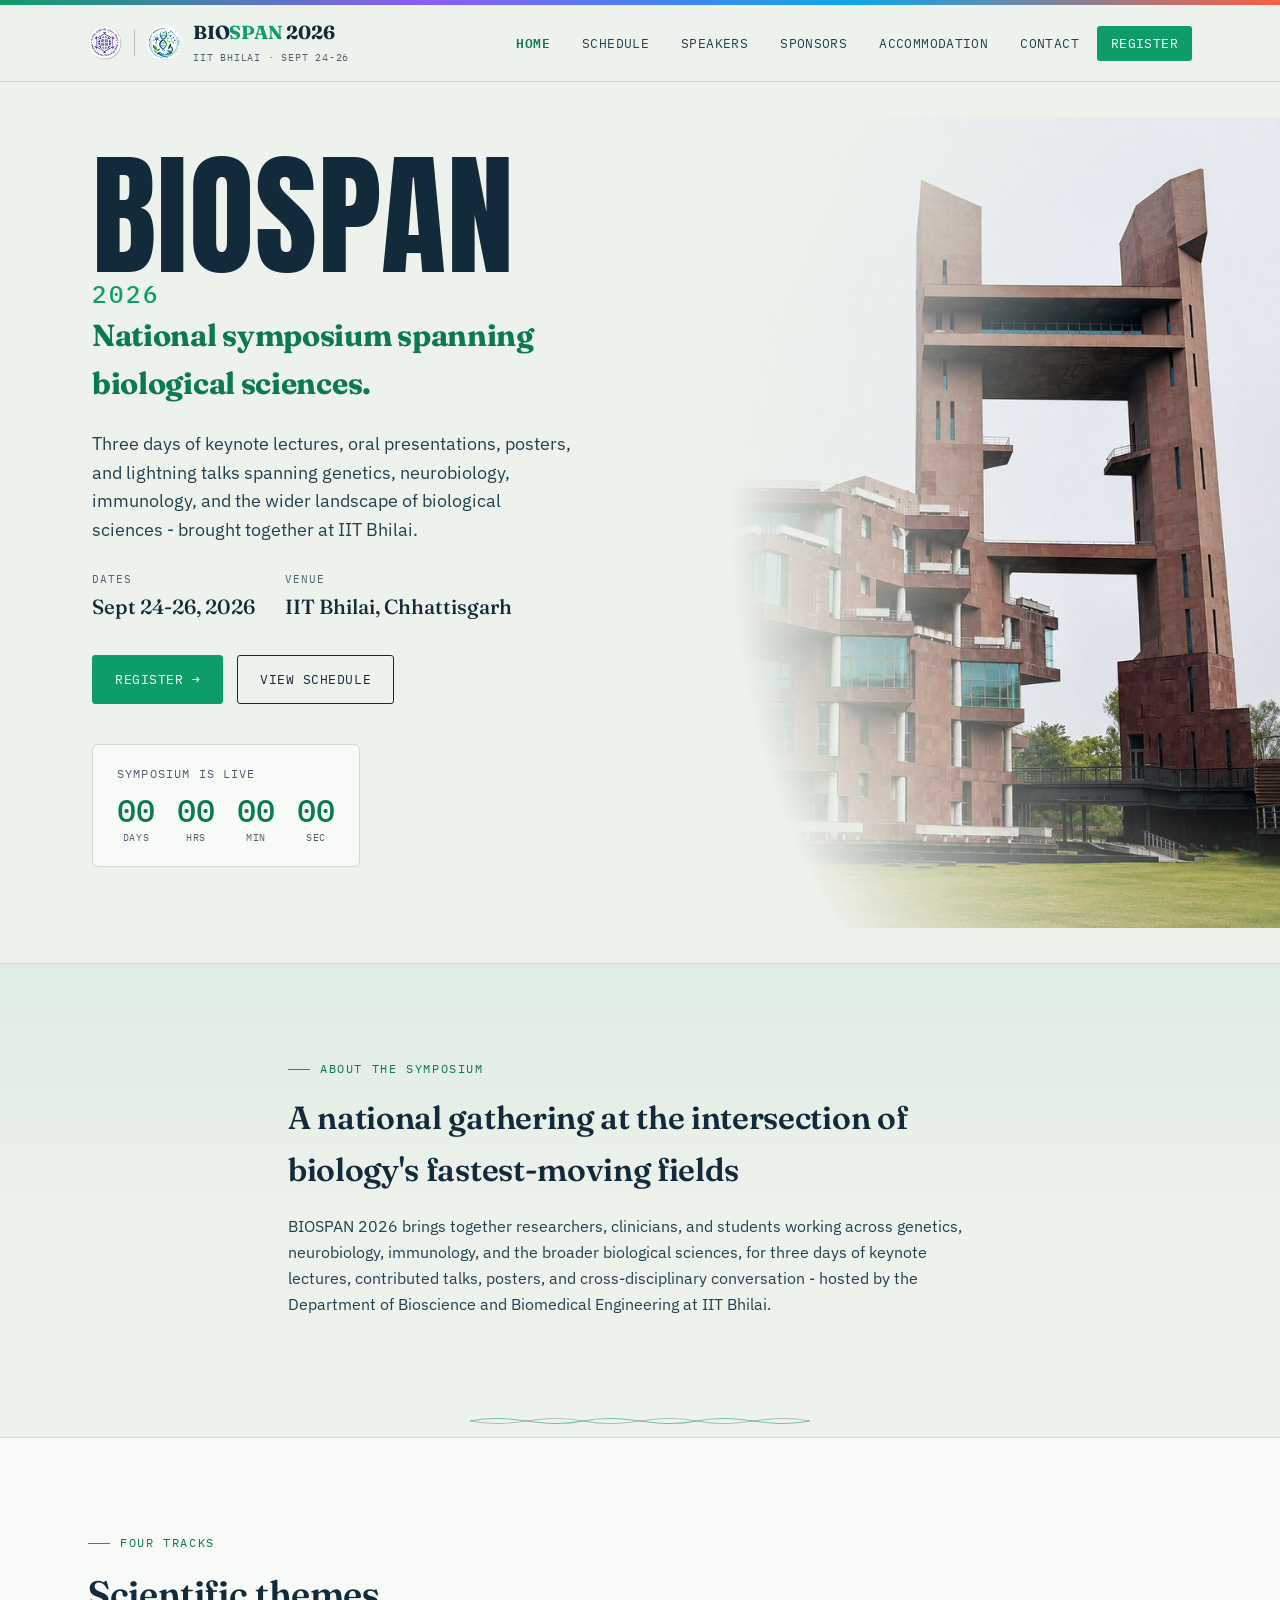
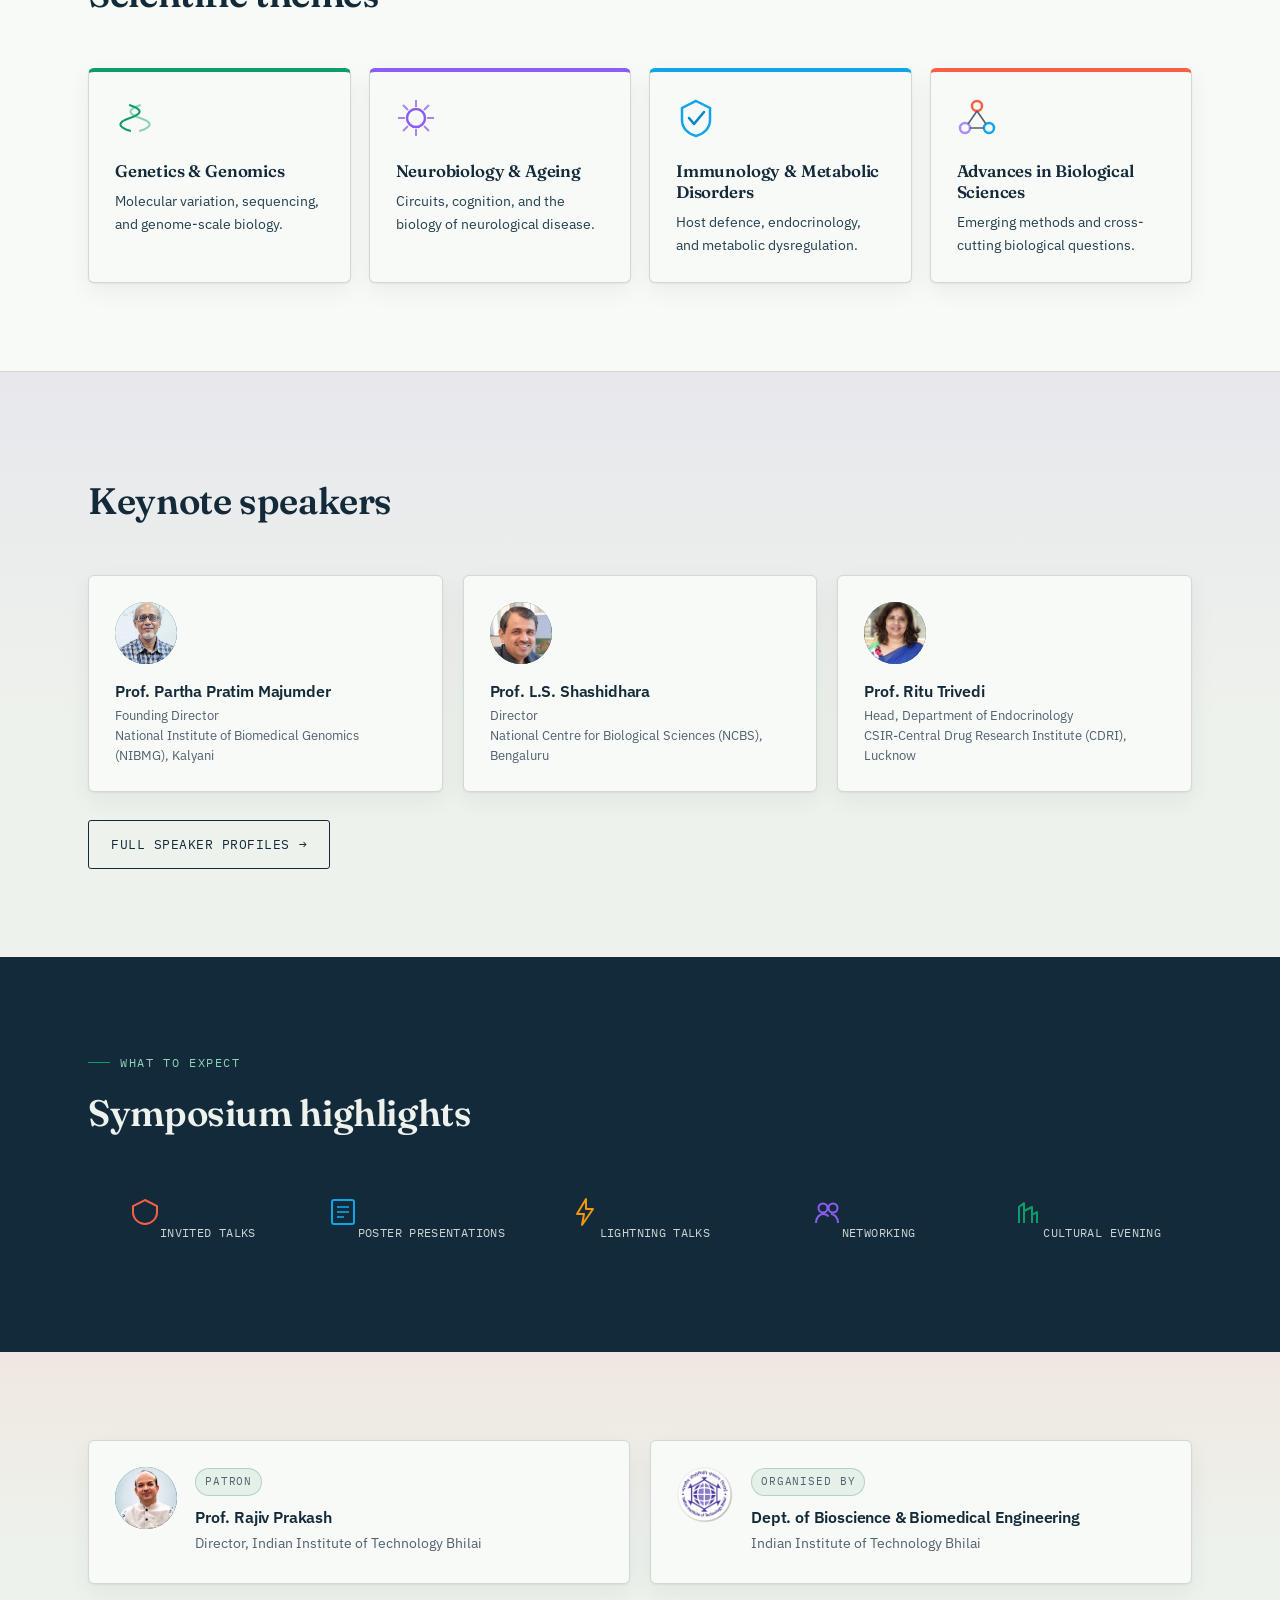
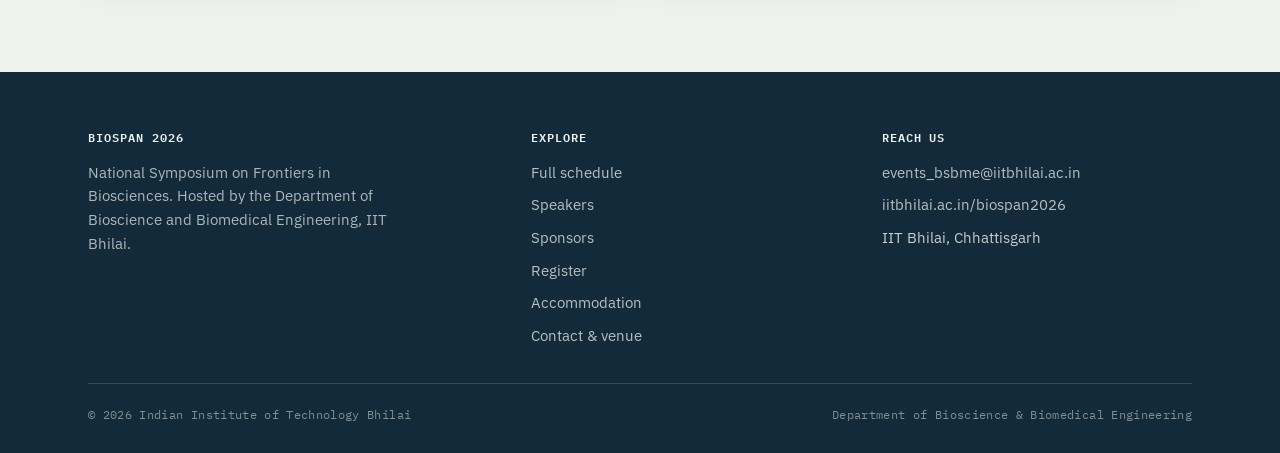
==== index.html @ 2acc02be "Update index.html" ====
<!DOCTYPE html>
<html lang="en">
<head>
<meta charset="UTF-8">
<meta name="viewport" content="width=device-width, initial-scale=1.0">
<title>BIOSPAN-2026 - National Symposium on Frontiers in Biosciences | IIT Bhilai</title>
<meta name="description" content="BIOSPAN-2026: National Symposium on Frontiers in Biosciences, hosted by IIT Bhilai, September 24-26, 2026. Genetics & Genomics, Neurobiology, Immunology & Metabolic Disorders, Advances in Biological Sciences.">
<link rel="preconnect" href="https://fonts.googleapis.com">
<link rel="preconnect" href="https://fonts.gstatic.com" crossorigin>
<link href="https://fonts.googleapis.com/css2?family=Fraunces:opsz,wght@9..144,300..900&family=IBM+Plex+Sans:wght@400;500;600;700&family=IBM+Plex+Mono:wght@400;500&family=Anton&display=swap" rel="stylesheet">
<link rel="stylesheet" href="style.css">
<style>
  .hero {
    position: relative;
    overflow: hidden;
    padding: 76px 0 96px;
    border-bottom: 1px solid var(--line);
  }
  .hero-photo-layer {
    position: absolute;
    top: 0; right: 0; bottom: 0;
    width: 58%;
    background-image: url('images/hero-building.jpg');
    background-size: contain;
    background-position: right center;
    background-repeat: no-repeat;
    -webkit-mask-image: radial-gradient(ellipse 78% 82% at 100% 50%, black 38%, transparent 95%);
    mask-image: radial-gradient(ellipse 78% 82% at 100% 50%, black 38%, transparent 95%);
    z-index: 0;
  }
  .hero-grid { display: grid; grid-template-columns: 1fr; max-width: 560px; align-items: center; position: relative; z-index: 1; margin-left: clamp(20px, 5vw, 70px); margin-right: auto; }
  .hero-title { line-height: 0.86; margin: 0 0 4px; }
  .hero-title .hero-main {
    display: block;
    font-family: "Anton", var(--font-display);
    font-size: clamp(4.2rem, 12vw, 8.4rem);
    font-weight: 400;
    color: var(--ink);
    letter-spacing: 0.01em;
    text-transform: uppercase;
  }
  .hero-title .hero-year {
    display: block;
    font-family: var(--font-mono);
    font-size: clamp(1.1rem, 2.2vw, 1.5rem);
    font-weight: 500;
    letter-spacing: 0.12em;
    color: var(--helix);
    margin-top: 10px;
  }
  .hero-subtitle {
    font-family: var(--font-display);
    font-weight: 700;
    font-size: clamp(1.3rem, 3vw, 1.9rem);
    color: var(--helix-dark);
    letter-spacing: -0.01em;
    margin: 6px 0 22px;
  }
  .hero .lede { font-size: 1.12rem; max-width: 480px; }
  .hero-meta {
    display: flex; flex-wrap: wrap; gap: 30px;
    margin: 26px 0 32px;
  }
  .hero-meta div { display: flex; flex-direction: column; gap: 3px; }
  .hero-meta span.label {
    font-family: var(--font-mono);
    color: var(--slate); font-size: 0.66rem; text-transform: uppercase; letter-spacing: 0.1em;
  }
  .hero-meta span.value {
    font-family: var(--font-display);
    font-size: 1.28rem;
    color: var(--ink);
    font-weight: 500;
  }
  .hero-ctas { display: flex; gap: 14px; flex-wrap: wrap; }

  .countdown {
    margin-top: 40px;
    border: 1px solid var(--line);
    background: var(--paper-raised);
    border-radius: 6px;
    padding: 20px 24px;
    display: inline-flex;
    flex-direction: column;
    gap: 10px;
  }
  .countdown-label { font-family: var(--font-mono); font-size: 0.72rem; text-transform: uppercase; letter-spacing: 0.1em; color: var(--slate); }
  .countdown-digits { display: flex; gap: 22px; }
  .countdown-digits .unit { display: flex; flex-direction: column; align-items: center; }
  .countdown-digits .num { font-family: var(--font-mono); font-size: 2rem; font-weight: 500; color: var(--helix-dark); line-height: 1; }
  .countdown-digits .u-label { font-family: var(--font-mono); font-size: 0.62rem; color: var(--slate); text-transform: uppercase; margin-top: 4px; letter-spacing: 0.06em; }

  @media (max-width: 880px) {
    .hero-photo-layer { width: 100%; opacity: 0.35; -webkit-mask-image: radial-gradient(ellipse 70% 60% at 50% 40%, black 30%, transparent 90%); mask-image: radial-gradient(ellipse 70% 60% at 50% 40%, black 30%, transparent 90%); }
  }

  /* themes */
  .theme-grid { display: grid; grid-template-columns: repeat(4, 1fr); gap: 18px; }
  .theme-card { text-align: left; border-top: 4px solid var(--card-color, var(--helix)); }
  .theme-icon { width: 40px; height: 40px; margin-bottom: 16px; }
  .theme-card h3 { font-size: 1.05rem; margin-bottom: 8px; line-height: 1.25; }
  .theme-card p { font-size: 0.88rem; }
  @media (max-width: 900px) { .theme-grid { grid-template-columns: 1fr 1fr; } }
  @media (max-width: 540px) { .theme-grid { grid-template-columns: 1fr; } }

  /* keynote teaser */
  .keynote-grid { display: grid; grid-template-columns: repeat(3, 1fr); gap: 20px; }
  .keynote-card { display: flex; flex-direction: column; gap: 14px; }
  .avatar-ring {
    width: 62px; height: 62px; border-radius: 50%;
    background: linear-gradient(135deg, var(--helix), var(--ink));
    display: flex; align-items: center; justify-content: center;
    color: #fff; font-family: var(--font-display); font-weight: 600; font-size: 1.3rem;
    overflow: hidden;
  }
  .avatar-ring img { width: 100%; height: 100%; object-fit: cover; object-position: center top; }
  .keynote-card h4 { font-size: 1.02rem; margin: 0 0 2px; font-family: var(--font-body); font-weight: 600; }
  .keynote-card .role { font-size: 0.82rem; color: var(--slate); line-height: 1.5; }
  @media (max-width: 880px) { .keynote-grid { grid-template-columns: 1fr; } }

  /* highlights */
  .hl-strip { display: grid; grid-template-columns: repeat(5, 1fr); gap: 14px; text-align: center; }
  .hl-item { padding: 20px 10px; }
  .hl-item .ic { width: 30px; height: 30px; margin: 0 auto 10px; }
  .hl-item span { font-family: var(--font-mono); font-size: 0.76rem; text-transform: uppercase; letter-spacing: 0.03em; color: rgba(238,242,236,0.85); }
  @media (max-width: 900px) { .hl-strip { grid-template-columns: repeat(2, 1fr); } }

  /* patron / organizer */
  .org-grid { display: grid; grid-template-columns: 1fr 1fr; gap: 20px; }
  .org-card { display: flex; gap: 18px; align-items: flex-start; }
  .org-card h4 { font-family: var(--font-body); font-weight: 600; font-size: 1.02rem; margin-bottom: 3px; }
  .org-card .role { font-size: 0.85rem; color: var(--slate); margin-bottom: 2px; }
  @media (max-width: 720px) { .org-grid { grid-template-columns: 1fr; } }
</style>
</head>
<body>

<div class="spectrum-bar" aria-hidden="true"></div>

<header class="site-header">
  <nav class="nav">
    <div class="brand-group">
      <div class="inst-logo" title="Indian Institute of Technology Bhilai">
        <img src="images/logo-iit-bhilai.png" alt="IIT Bhilai logo" width="34" height="34">
      </div>
      <span class="brand-divider"></span>
      <a href="index.html" class="brand">
        <img src="images/biospan-logo-icon.png" alt="BIOSPAN 2026 logo" class="brand-mark">
        <span>
          <span class="brand-word">BIO<span>SPAN</span> 2026</span>
          <span class="brand-sub">IIT Bhilai · Sept 24-26</span>
        </span>
      </a>
    </div>
    <button class="nav-toggle" aria-label="Toggle navigation" aria-expanded="false">
      <span></span><span></span><span></span>
    </button>
    <ul class="nav-links">
      <li><a href="index.html" class="active">Home</a></li>
      <li><a href="schedule.html">Schedule</a></li>
      <li><a href="speakers.html">Speakers</a></li>
      <li><a href="sponsors.html">Sponsors</a></li>
      <li><a href="accommodation.html">Accommodation</a></li>
      <li><a href="contact.html">Contact</a></li>
      <li><a href="register.html" class="cta">Register</a></li>
    </ul>
  </nav>
</header>

<section class="hero">
  <div class="hero-photo-layer" aria-hidden="true"></div>
  <div class="wrap hero-grid">
    <div>
      <h1 class="hero-title"><span class="hero-main">BIOSPAN</span><span class="hero-year">2026</span></h1>
      <p class="hero-subtitle">National symposium spanning biological sciences.</p>
      <p class="lede">Three days of keynote lectures, oral presentations, posters, and lightning talks spanning genetics, neurobiology, immunology, and the wider landscape of biological sciences - brought together at IIT Bhilai.</p>

      <div class="hero-meta">
        <div><span class="label">Dates</span><span class="value">Sept 24-26, 2026</span></div>
        <div><span class="label">Venue</span><span class="value">IIT Bhilai, Chhattisgarh</span></div>
      </div>

      <div class="hero-ctas">
        <a href="register.html" class="btn btn-primary">Register →</a>
        <a href="schedule.html" class="btn btn-ghost">View schedule</a>
      </div>

      <div class="countdown" id="countdown">
        <span class="countdown-label">Countdown to inauguration</span>
        <div class="countdown-digits">
          <div class="unit"><span class="num" id="cd-days">00</span><span class="u-label">Days</span></div>
          <div class="unit"><span class="num" id="cd-hours">00</span><span class="u-label">Hrs</span></div>
          <div class="unit"><span class="num" id="cd-mins">00</span><span class="u-label">Min</span></div>
          <div class="unit"><span class="num" id="cd-secs">00</span><span class="u-label">Sec</span></div>
        </div>
      </div>
    </div>
  </div>
</section>

<section class="section wash-green">
  <div class="wrap" style="max-width: 760px;">
    <span class="eyebrow">About the symposium</span>
    <h2 style="font-size: clamp(1.5rem, 3vw, 2rem); margin-top: 14px;">A national gathering at the intersection of biology's fastest-moving fields</h2>
    <p style="margin-top: 18px; font-size: 1.02rem;">BIOSPAN 2026 brings together researchers, clinicians, and students working across genetics, neurobiology, immunology, and the broader biological sciences, for three days of keynote lectures, contributed talks, posters, and cross-disciplinary conversation - hosted by the Department of Bioscience and Biomedical Engineering at IIT Bhilai.</p>
  </div>
</section>

<div class="helix-rule">
  <svg viewBox="0 -6 300 32" preserveAspectRatio="none" aria-hidden="true">
    <path d="M0,10 C40,-4 60,24 100,10 C140,-4 160,24 200,10 C240,-4 260,24 300,10" stroke="#0e9d68" stroke-width="1.4" fill="none"/>
    <path d="M0,10 C40,24 60,-4 100,10 C140,24 160,-4 200,10 C240,24 260,-4 300,10" stroke="#132a3a" stroke-width="1.4" fill="none" opacity="0.5"/>
  </svg>
</div>

<section class="section section-alt">
  <div class="wrap">
    <div class="section-head">
      <span class="eyebrow">Four tracks</span>
      <h2>Scientific themes</h2>
    </div>
    <div class="theme-grid">
      <div class="card theme-card" style="--card-color: #0e9d68;">
        <svg class="theme-icon" viewBox="-8 -2 56 44" aria-hidden="true"><path d="M10,4 C28,10 28,16 10,22 C-8,28 -8,34 10,40" stroke="#0e9d68" stroke-width="3" fill="none" stroke-linecap="round" transform="translate(3,-2)"/><path d="M30,4 C12,10 12,16 30,22 C48,28 48,34 30,40" stroke="#0e9d68" stroke-width="3" fill="none" stroke-linecap="round" opacity="0.45" transform="translate(-3,-2)"/></svg>
        <h3>Genetics &amp; Genomics</h3>
        <p>Molecular variation, sequencing, and genome-scale biology.</p>
      </div>
      <div class="card theme-card" style="--card-color: #8b5cf6;">
        <svg class="theme-icon" viewBox="0 0 40 40" aria-hidden="true"><circle cx="20" cy="20" r="9" fill="none" stroke="#8b5cf6" stroke-width="2.5"/><path d="M20,2 L20,9 M20,31 L20,38 M2,20 L9,20 M31,20 L38,20 M7,7 L12,12 M28,28 L33,33 M33,7 L28,12 M12,28 L7,33" stroke="#6d28d9" stroke-width="2" opacity="0.55"/></svg>
        <h3>Neurobiology &amp; Ageing</h3>
        <p>Circuits, cognition, and the biology of neurological disease.</p>
      </div>
      <div class="card theme-card" style="--card-color: #0ea5e9;">
        <svg class="theme-icon" viewBox="0 0 40 40" aria-hidden="true"><path d="M20,3 L34,10 L34,22 C34,30 28,36 20,38 C12,36 6,30 6,22 L6,10 Z" fill="none" stroke="#0ea5e9" stroke-width="2.5"/><path d="M13,20 L18,26 L28,14" fill="none" stroke="#0284c7" stroke-width="2.5" stroke-linecap="round" stroke-linejoin="round"/></svg>
        <h3>Immunology &amp; Metabolic Disorders</h3>
        <p>Host defence, endocrinology, and metabolic dysregulation.</p>
      </div>
      <div class="card theme-card" style="--card-color: #fb5f43;">
        <svg class="theme-icon" viewBox="0 0 40 40" aria-hidden="true"><circle cx="20" cy="8" r="5" fill="none" stroke="#fb5f43" stroke-width="2.5"/><circle cx="8" cy="30" r="5" fill="none" stroke="#8b5cf6" stroke-width="2.5" opacity="0.7"/><circle cx="32" cy="30" r="5" fill="none" stroke="#0ea5e9" stroke-width="2.5"/><path d="M20,13 L11,26 M20,13 L29,26 M13,30 L27,30" stroke="#516170" stroke-width="1.6"/></svg>
        <h3>Advances in Biological Sciences</h3>
        <p>Emerging methods and cross-cutting biological questions.</p>
      </div>
    </div>
  </div>
</section>

<section class="section wash-violet">
  <div class="wrap">
    <div class="section-head">
      <h2>Keynote speakers</h2>
    </div>
    <div class="keynote-grid">
      <div class="card keynote-card">
        <div class="avatar-ring"><img src="images/speaker-majumder.jpg" alt="Prof. Partha Pratim Majumder"></div>
        <div><h4>Prof. Partha Pratim Majumder</h4><div class="role">Founding Director<br>National Institute of Biomedical Genomics (NIBMG), Kalyani</div></div>
      </div>
      <div class="card keynote-card">
        <div class="avatar-ring"><img src="images/speaker-shashidhara.jpg" alt="Prof. L.S. Shashidhara"></div>
        <div><h4>Prof. L.S. Shashidhara</h4><div class="role">Director<br>National Centre for Biological Sciences (NCBS), Bengaluru</div></div>
      </div>
      <div class="card keynote-card">
        <div class="avatar-ring"><img src="images/speaker-trivedi.jpg" alt="Prof. Ritu Trivedi"></div>
        <div><h4>Prof. Ritu Trivedi</h4><div class="role">Head, Department of Endocrinology<br>CSIR-Central Drug Research Institute (CDRI), Lucknow</div></div>
      </div>
    </div>
    <div style="margin-top: 28px;"><a href="speakers.html" class="btn btn-ghost">Full speaker profiles →</a></div>
  </div>
</section>

<section class="section section-ink">
  <div class="wrap">
    <div class="section-head" style="margin-bottom: 34px;">
      <span class="eyebrow" style="color:#8fd4bd;">What to expect</span>
      <h2>Symposium highlights</h2>
    </div>
    <div class="hl-strip">
      <div class="hl-item"><svg class="ic" viewBox="0 0 30 30"><path d="M15,3 L27,9 L27,15 C27,22 21,27 15,27 C9,27 3,22 3,15 L3,9 Z" fill="none" stroke="#fb5f43" stroke-width="2"/></svg><span>Invited talks</span></div>
      <div class="hl-item"><svg class="ic" viewBox="0 0 30 30"><rect x="4" y="3" width="22" height="24" rx="2" fill="none" stroke="#0ea5e9" stroke-width="2"/><line x1="9" y1="10" x2="21" y2="10" stroke="#0ea5e9" stroke-width="1.6"/><line x1="9" y1="15" x2="21" y2="15" stroke="#0ea5e9" stroke-width="1.6"/><line x1="9" y1="20" x2="16" y2="20" stroke="#0ea5e9" stroke-width="1.6"/></svg><span>Poster presentations</span></div>
      <div class="hl-item"><svg class="ic" viewBox="0 0 30 30"><path d="M16,2 L7,17 L14,17 L12,28 L23,12 L16,12 Z" fill="none" stroke="#f2960f" stroke-width="2" stroke-linejoin="round"/></svg><span>Lightning talks</span></div>
      <div class="hl-item"><svg class="ic" viewBox="0 0 30 30"><circle cx="11" cy="11" r="4.5" fill="none" stroke="#8b5cf6" stroke-width="2"/><circle cx="21" cy="11" r="4.5" fill="none" stroke="#8b5cf6" stroke-width="2"/><path d="M4,26 C4,20 8,17 11,17 C14,17 15.5,18 16.5,19.5 M26,26 C26,20 22,17 19,17" fill="none" stroke="#8b5cf6" stroke-width="2"/></svg><span>Networking</span></div>
      <div class="hl-item"><svg class="ic" viewBox="0 0 30 30"><path d="M6,26 L6,10 L11,6 L11,26 M11,14 L19,10 L19,26 M19,18 L24,15 L24,26" fill="none" stroke="#0e9d68" stroke-width="2" stroke-linejoin="round"/></svg><span>Cultural evening</span></div>
    </div>
  </div>
</section>

<section class="section wash-coral">
  <div class="wrap org-grid">
    <div class="card org-card">
      <div class="avatar-ring"><img src="images/director-rajiv-prakash.jpg" alt="Prof. Rajiv Prakash"></div>
      <div>
        <span class="tag" style="margin-bottom:8px;">Patron</span>
        <h4>Prof. Rajiv Prakash</h4>
        <div class="role">Director, Indian Institute of Technology Bhilai</div>
      </div>
    </div>
    <div class="card org-card">
      <img src="images/logo-iit-bhilai.png" alt="IIT Bhilai logo" width="56" height="56" style="flex-shrink:0;">
      <div>
        <span class="tag" style="margin-bottom:8px;">Organised by</span>
        <h4>Dept. of Bioscience &amp; Biomedical Engineering</h4>
        <div class="role">Indian Institute of Technology Bhilai</div>
      </div>
    </div>
  </div>
</section>

<footer class="site-footer">
  <div class="wrap">
    <div class="footer-grid">
      <div>
        <h4>Biospan 2026</h4>
        <p style="color: rgba(238,242,236,0.7); font-size: 0.92rem; max-width: 320px;">National Symposium on Frontiers in Biosciences. Hosted by the Department of Bioscience and Biomedical Engineering, IIT Bhilai.</p>
      </div>
      <div>
        <h4>Explore</h4>
        <ul class="footer-links">
          <li><a href="schedule.html">Full schedule</a></li>
          <li><a href="speakers.html">Speakers</a></li>
          <li><a href="sponsors.html">Sponsors</a></li>
          <li><a href="register.html">Register</a></li>
          <li><a href="accommodation.html">Accommodation</a></li>
          <li><a href="contact.html">Contact &amp; venue</a></li>
        </ul>
      </div>
      <div>
        <h4>Reach us</h4>
        <ul class="footer-links">
          <li><a href="mailto:events_bsbme@iitbhilai.ac.in">events_bsbme@iitbhilai.ac.in</a></li>
          <li><a href="https://www.iitbhilai.ac.in/biospan2026" target="_blank" rel="noopener">iitbhilai.ac.in/biospan2026</a></li>
          <li>IIT Bhilai, Chhattisgarh</li>
        </ul>
      </div>
    </div>
    <div class="footer-bottom">
      <span>© 2026 Indian Institute of Technology Bhilai</span>
      <span>Department of Bioscience &amp; Biomedical Engineering</span>
    </div>
  </div>
</footer>

<script src="script.js"></script>
</body>
</html>
---- style.css ----
/* ============================================================
   BIOSPAN 2026 - shared styles
   Design direction: field-journal / lab-specimen aesthetic.
   Deep teal-navy ink on cool paper, helix motif as structural
   spine, Fraunces (display) + IBM Plex Sans (body) + IBM Plex
   Mono (data/labels).
   ============================================================ */

:root {
  --paper: #eef2ec;
  --paper-raised: #f7faf6;
  --ink: #132a3a;
  --ink-soft: #24404f;
  --helix: #0e9d68;
  --helix-dark: #0b7a4f;
  --amber: #f2960f;
  --amber-dark: #c77607;
  --violet: #8b5cf6;
  --violet-dark: #6d28d9;
  --sky: #0ea5e9;
  --sky-dark: #0284c7;
  --coral: #fb5f43;
  --coral-dark: #d8431f;
  --slate: #516170;
  --line: #cfdad0;
  --line-strong: #aebdae;
  --shadow: 0 1px 2px rgba(19, 42, 58, 0.06), 0 8px 24px rgba(19, 42, 58, 0.06);

  --font-display: "Fraunces", "Iowan Old Style", serif;
  --font-body: "IBM Plex Sans", -apple-system, "Segoe UI", sans-serif;
  --font-mono: "IBM Plex Mono", "SF Mono", monospace;

  --container: 1160px;
}

@media (prefers-color-scheme: dark) {
  :root { color-scheme: light; }
}

* { box-sizing: border-box; }
html { scroll-behavior: smooth; }

body {
  margin: 0;
  background: var(--paper);
  color: var(--ink);
  font-family: var(--font-body);
  font-size: 16px;
  line-height: 1.6;
  -webkit-font-smoothing: antialiased;
}

@media (prefers-reduced-motion: reduce) {
  html { scroll-behavior: auto; }
  *, *::before, *::after { animation-duration: 0.01ms !important; animation-iteration-count: 1 !important; transition-duration: 0.01ms !important; }
}

a { color: inherit; }

.wrap {
  max-width: var(--container);
  margin: 0 auto;
  padding: 0 28px;
}

img { max-width: 100%; display: block; }

h1, h2, h3, h4 {
  font-family: var(--font-display);
  font-weight: 600;
  margin: 0;
  color: var(--ink);
  letter-spacing: -0.01em;
}

.eyebrow {
  font-family: var(--font-mono);
  font-size: 0.72rem;
  letter-spacing: 0.14em;
  text-transform: uppercase;
  color: var(--helix-dark);
  display: inline-flex;
  align-items: center;
  gap: 10px;
}
.eyebrow::before {
  content: "";
  width: 22px;
  height: 1px;
  background: var(--helix);
  display: inline-block;
}

p { margin: 0 0 1em; color: var(--ink-soft); }
p:last-child { margin-bottom: 0; }

::selection { background: var(--amber); color: #fff; }

:focus-visible {
  outline: 2.5px solid var(--amber-dark);
  outline-offset: 3px;
  border-radius: 3px;
}

/* ---------- buttons ---------- */
.btn {
  display: inline-flex;
  align-items: center;
  gap: 8px;
  font-family: var(--font-mono);
  font-size: 0.82rem;
  letter-spacing: 0.04em;
  text-transform: uppercase;
  text-decoration: none;
  padding: 13px 22px;
  border-radius: 3px;
  border: 1.5px solid transparent;
  cursor: pointer;
  transition: transform 0.15s ease, background 0.2s ease, color 0.2s ease, border-color 0.2s ease;
  background: none;
}
.btn-primary { background: var(--helix); color: #fff; border-color: var(--helix); }
.btn-primary:hover { background: var(--helix-dark); border-color: var(--helix-dark); transform: translateY(-1px); }
.btn-ghost { border-color: var(--ink); color: var(--ink); }
.btn-ghost:hover { background: var(--ink); color: var(--paper); transform: translateY(-1px); }
.btn-amber { background: var(--amber); color: #fff; border-color: var(--amber); }
.btn-amber:hover { background: var(--amber-dark); border-color: var(--amber-dark); transform: translateY(-1px); }
.btn[disabled] { opacity: 0.5; cursor: not-allowed; transform: none !important; }

/* ---------- nav ---------- */
.spectrum-bar {
  height: 5px;
  width: 100%;
  background: linear-gradient(90deg, #0e9d68, #8b5cf6, #0ea5e9, #fb5f43);
}
.site-header {
  position: sticky;
  top: 0;
  z-index: 50;
  background: rgba(238, 242, 236, 0.92);
  backdrop-filter: blur(8px);
  border-bottom: 1px solid var(--line);
}
.nav {
  display: flex;
  align-items: center;
  justify-content: space-between;
  padding: 16px 28px;
  max-width: var(--container);
  margin: 0 auto;
}
.brand {
  display: flex;
  align-items: center;
  gap: 12px;
  text-decoration: none;
  color: var(--ink);
}
.brand-group { display: flex; align-items: center; gap: 12px; min-width: 0; }
.inst-logo { display: flex; align-items: center; flex-shrink: 0; }
.inst-logo img { width: 34px; height: 34px; object-fit: contain; display: block; }
.brand-divider { width: 1px; height: 26px; background: var(--line-strong); display: inline-block; flex-shrink: 0; }
@media (max-width: 560px) {
  .inst-logo img { width: 26px; height: 26px; }
  .brand-divider { height: 20px; }
}
.brand-mark { width: 34px; height: 34px; flex-shrink: 0; border-radius: 50%; object-fit: cover; }
.brand-word {
  font-family: var(--font-display);
  font-weight: 700;
  font-size: 1.18rem;
  letter-spacing: -0.01em;
  line-height: 1;
}
.brand-word span { color: var(--helix); }
.brand-sub {
  display: block;
  font-family: var(--font-mono);
  font-size: 0.62rem;
  letter-spacing: 0.08em;
  color: var(--slate);
  text-transform: uppercase;
  margin-top: 3px;
}

.nav-links { display: flex; gap: 4px; align-items: center; list-style: none; margin: 0; padding: 0; }
.nav-links a {
  text-decoration: none;
  font-family: var(--font-mono);
  font-size: 0.8rem;
  letter-spacing: 0.03em;
  text-transform: uppercase;
  color: var(--ink-soft);
  padding: 9px 14px;
  border-radius: 3px;
  transition: background 0.15s ease, color 0.15s ease;
}
.nav-links a:hover { background: rgba(30, 122, 95, 0.1); color: var(--helix-dark); }
.nav-links a.active { color: var(--helix-dark); font-weight: 600; }
.nav-links a.cta { background: var(--helix); color: #fff; }
.nav-links a.cta:hover { background: var(--helix-dark); color: #fff; }

.nav-toggle {
  display: none;
  background: none;
  border: 1.5px solid var(--ink);
  border-radius: 4px;
  width: 40px;
  height: 36px;
  cursor: pointer;
  flex-direction: column;
  align-items: center;
  justify-content: center;
  gap: 4px;
}
.nav-toggle span { display: block; width: 18px; height: 1.5px; background: var(--ink); }

@media (max-width: 820px) {
  .nav-toggle { display: flex; }
  .nav-links {
    position: absolute;
    top: 100%; left: 0; right: 0;
    flex-direction: column;
    align-items: stretch;
    background: var(--paper-raised);
    border-bottom: 1px solid var(--line);
    padding: 8px 20px 18px;
    display: none;
    gap: 2px;
  }
  .nav-links.open { display: flex; }
  .nav-links a { padding: 12px 6px; }
}

/* ---------- section rhythm ---------- */
.section { padding: 88px 0; }
.section-tight { padding: 56px 0; }
.section-alt { background: var(--paper-raised); border-top: 1px solid var(--line); border-bottom: 1px solid var(--line); }
.section-ink { background: var(--ink); color: var(--paper); }
.section-ink p { color: rgba(238, 242, 236, 0.75); }
.section-ink h2, .section-ink h3 { color: var(--paper); }

.wash-green { background: linear-gradient(180deg, rgba(14,157,104,0.07), transparent 60%); }
.wash-violet { background: linear-gradient(180deg, rgba(139,92,246,0.07), transparent 60%); }
.wash-coral { background: linear-gradient(180deg, rgba(251,95,67,0.07), transparent 60%); }
.wash-sky { background: linear-gradient(180deg, rgba(14,165,233,0.07), transparent 60%); }

.section-head { max-width: 640px; margin-bottom: 44px; }
.section-head h2 { font-size: clamp(1.7rem, 3vw, 2.3rem); margin-top: 12px; }

hr.divider { border: none; border-top: 1px solid var(--line); margin: 0; }

/* ---------- helix divider (structural spine motif) ---------- */
.helix-rule { display: flex; align-items: center; justify-content: center; padding: 6px 0; }
.helix-rule svg { width: 100%; max-width: 340px; height: 20px; opacity: 0.55; }

/* ---------- footer ---------- */
.site-footer {
  background: var(--ink);
  color: rgba(238, 242, 236, 0.82);
  padding: 56px 0 28px;
}
.footer-grid {
  display: grid;
  grid-template-columns: 1.3fr 1fr 1fr;
  gap: 40px;
  padding-bottom: 36px;
  border-bottom: 1px solid rgba(238, 242, 236, 0.15);
}
.footer-grid h4 {
  color: var(--paper);
  font-family: var(--font-mono);
  font-size: 0.75rem;
  text-transform: uppercase;
  letter-spacing: 0.08em;
  margin-bottom: 14px;
}
.footer-grid a { text-decoration: none; color: rgba(238, 242, 236, 0.75); }
.footer-grid a:hover { color: var(--paper); }
.footer-links { list-style: none; padding: 0; margin: 0; display: flex; flex-direction: column; gap: 9px; font-size: 0.92rem; }
.footer-bottom {
  display: flex;
  justify-content: space-between;
  flex-wrap: wrap;
  gap: 10px;
  padding-top: 22px;
  font-family: var(--font-mono);
  font-size: 0.72rem;
  color: rgba(238, 242, 236, 0.5);
  letter-spacing: 0.03em;
}
@media (max-width: 720px) {
  .footer-grid { grid-template-columns: 1fr; gap: 28px; }
}

/* ---------- cards ---------- */
.card {
  background: var(--paper-raised);
  border: 1px solid var(--line);
  border-radius: 6px;
  padding: 26px;
  box-shadow: var(--shadow);
}

.tag {
  font-family: var(--font-mono);
  font-size: 0.68rem;
  text-transform: uppercase;
  letter-spacing: 0.08em;
  color: var(--slate);
  background: rgba(30, 122, 95, 0.08);
  border: 1px solid rgba(30, 122, 95, 0.25);
  padding: 4px 9px;
  border-radius: 20px;
  display: inline-block;
}

/* ---------- page banner (interior pages) ---------- */
.page-banner { padding: 64px 0 40px; border-bottom: 1px solid var(--line); }
.page-banner .eyebrow { margin-bottom: 14px; }
.page-banner h1 { font-size: clamp(2rem, 4vw, 2.9rem); }
.page-banner .lede { max-width: 640px; margin-top: 16px; font-size: 1.05rem; }

/* ---------- coming soon notice ---------- */
.notice {
  border: 1px dashed var(--line-strong);
  border-radius: 6px;
  padding: 16px 20px;
  font-size: 0.9rem;
  color: var(--slate);
  background: rgba(221, 139, 40, 0.06);
  display: flex;
  gap: 10px;
}
.notice strong { color: var(--ink); }
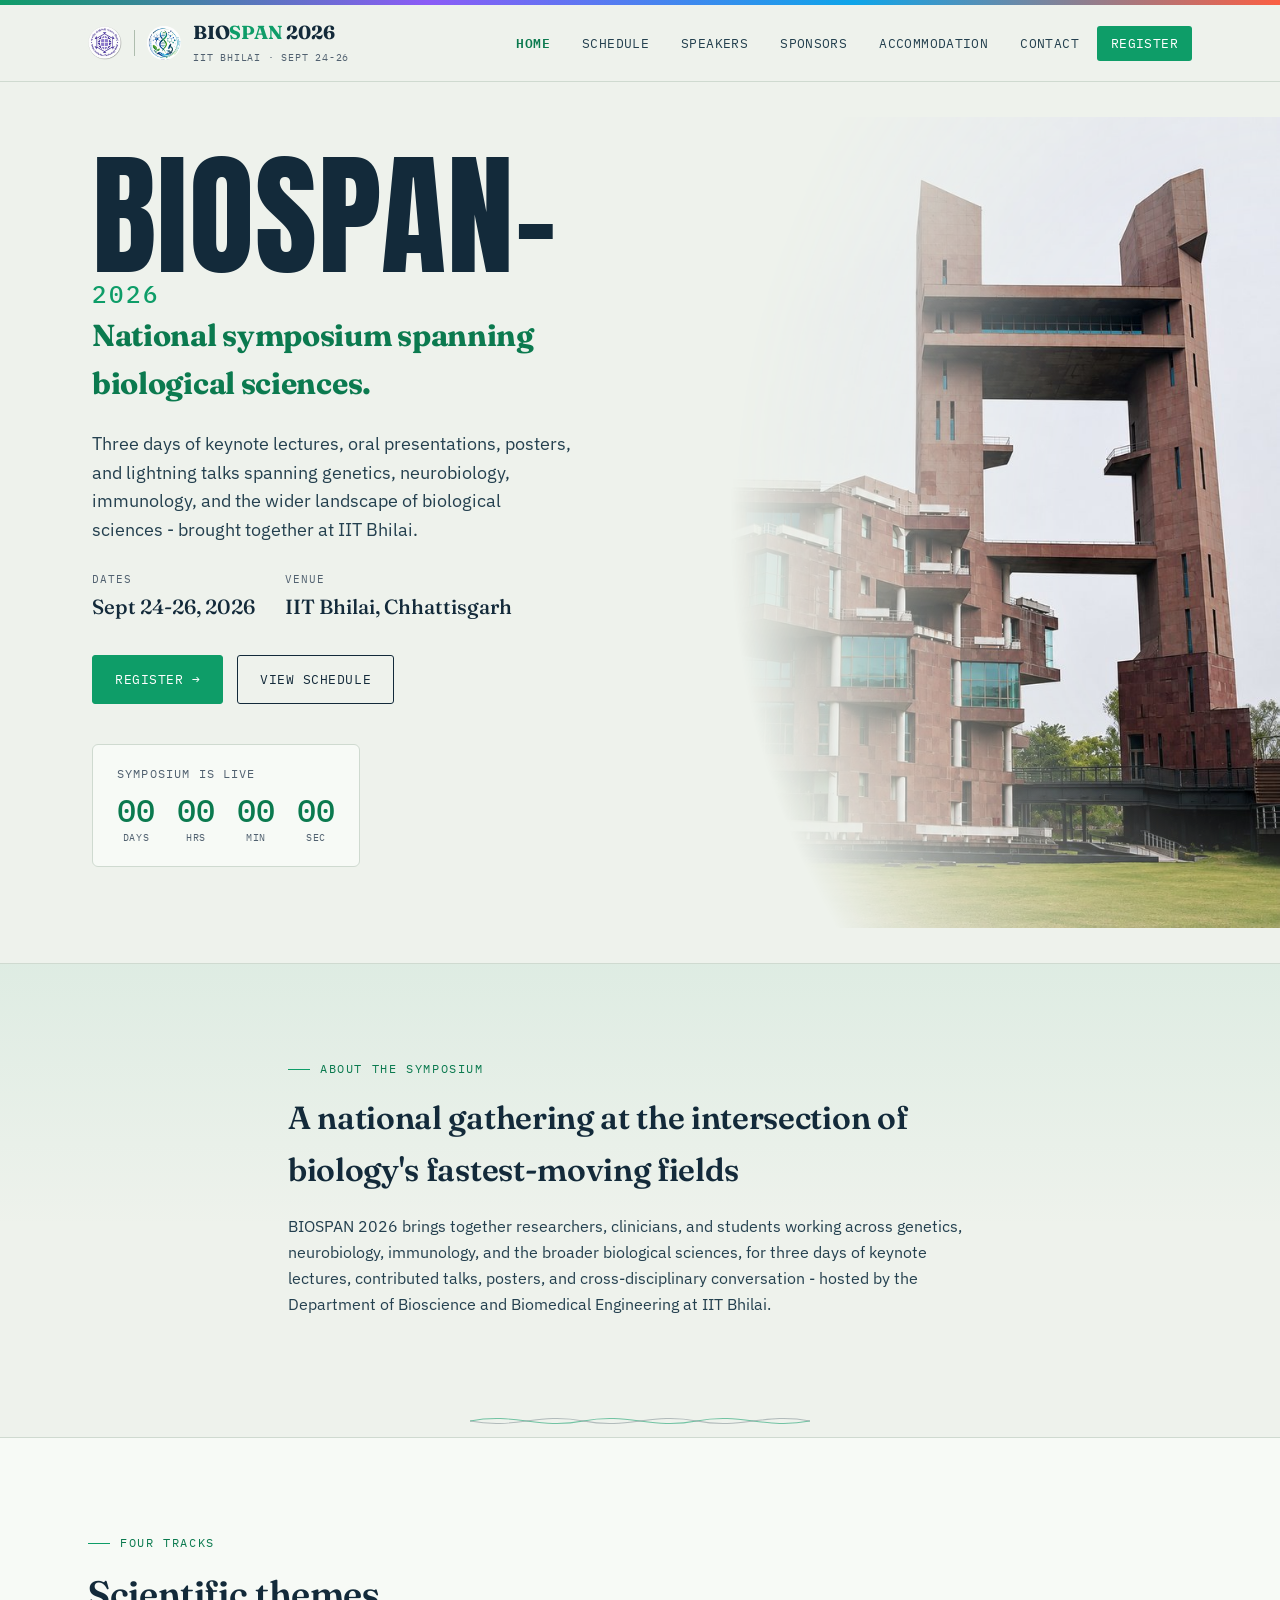
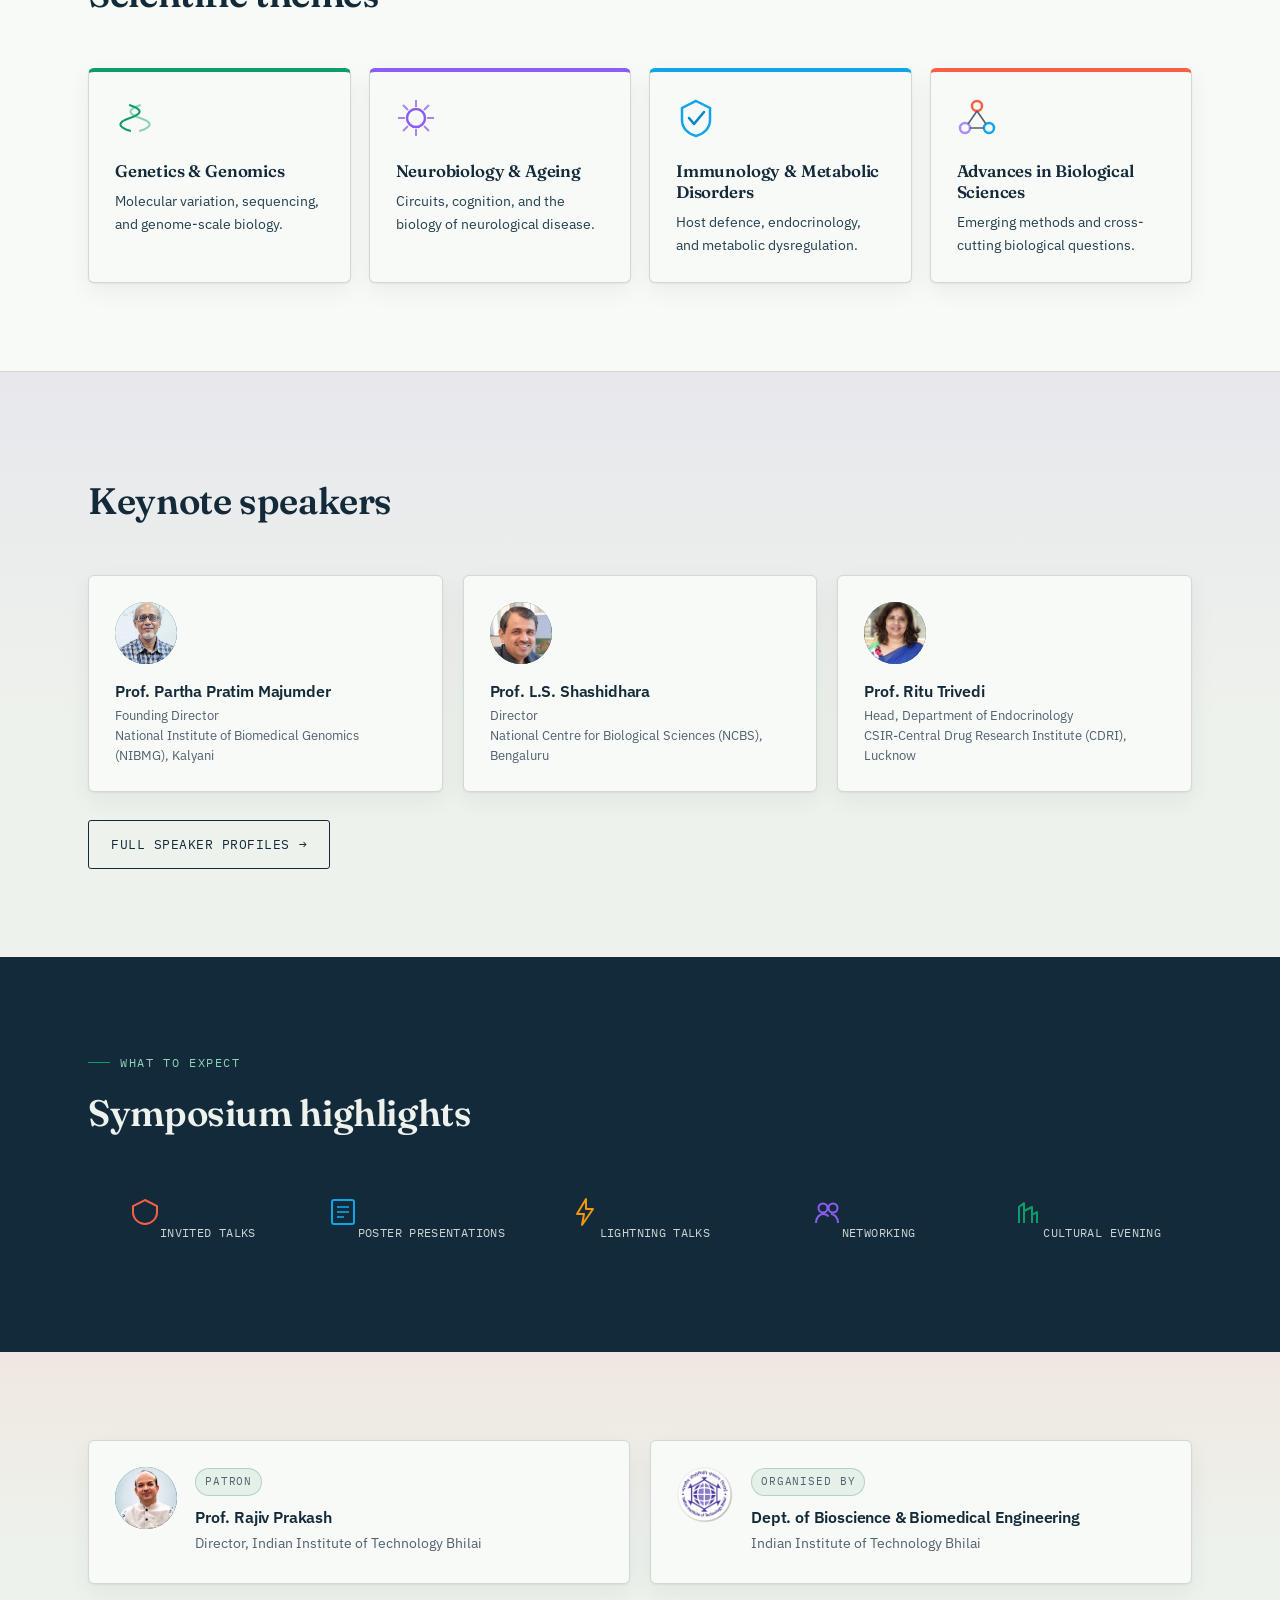
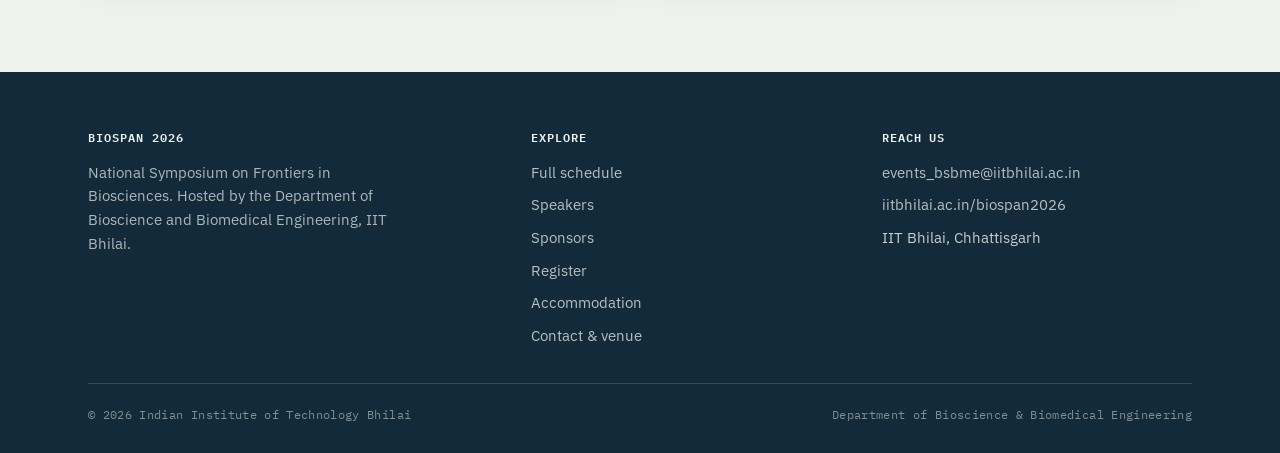
==== commit 1b21eb09: "Update index.html" ====
--- a/index.html
+++ b/index.html
@@ -171,7 +171,7 @@
   <div class="hero-photo-layer" aria-hidden="true"></div>
   <div class="wrap hero-grid">
     <div>
-      <h1 class="hero-title"><span class="hero-main">BIOSPAN</span><span class="hero-year">2026</span></h1>
+      <h1 class="hero-title"><span class="hero-main">BIOSPAN-</span><span class="hero-year">2026</span></h1>
       <p class="hero-subtitle">National symposium spanning biological sciences.</p>
       <p class="lede">Three days of keynote lectures, oral presentations, posters, and lightning talks spanning genetics, neurobiology, immunology, and the wider landscape of biological sciences - brought together at IIT Bhilai.</p>
 
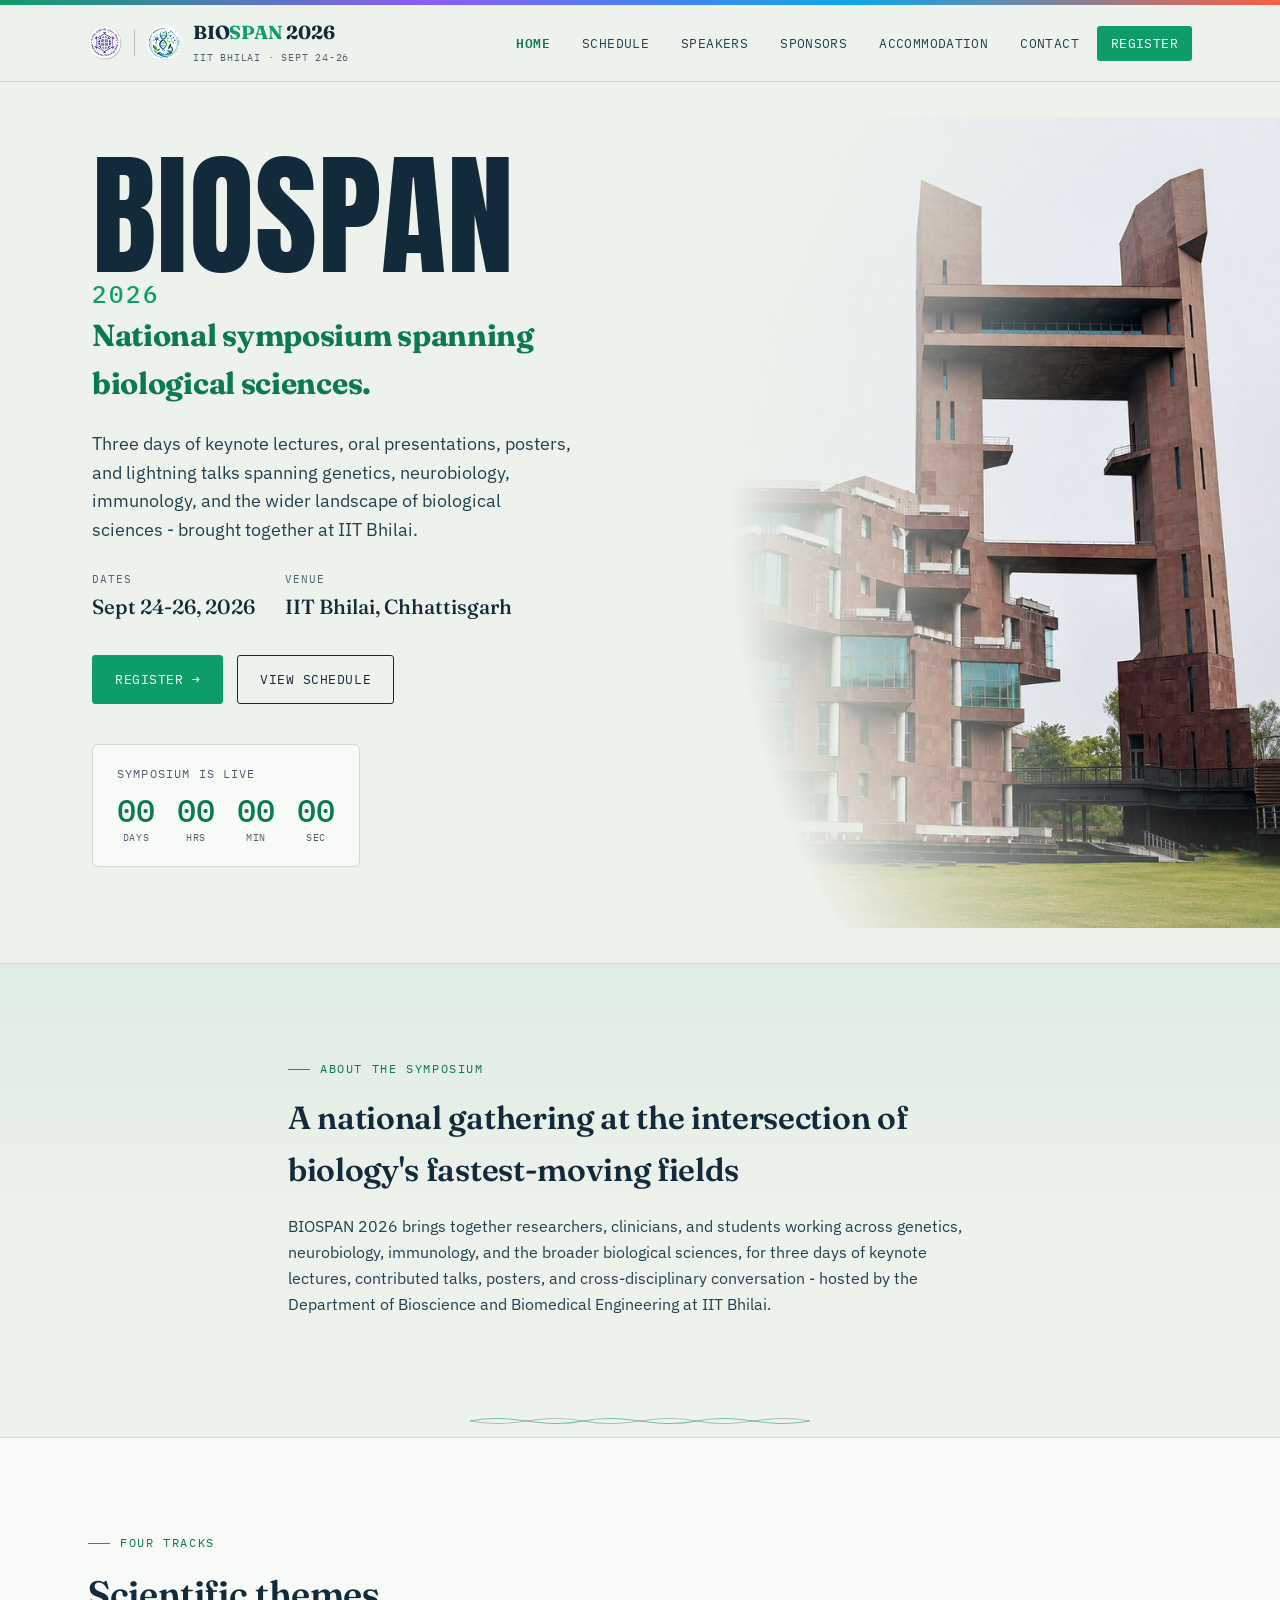
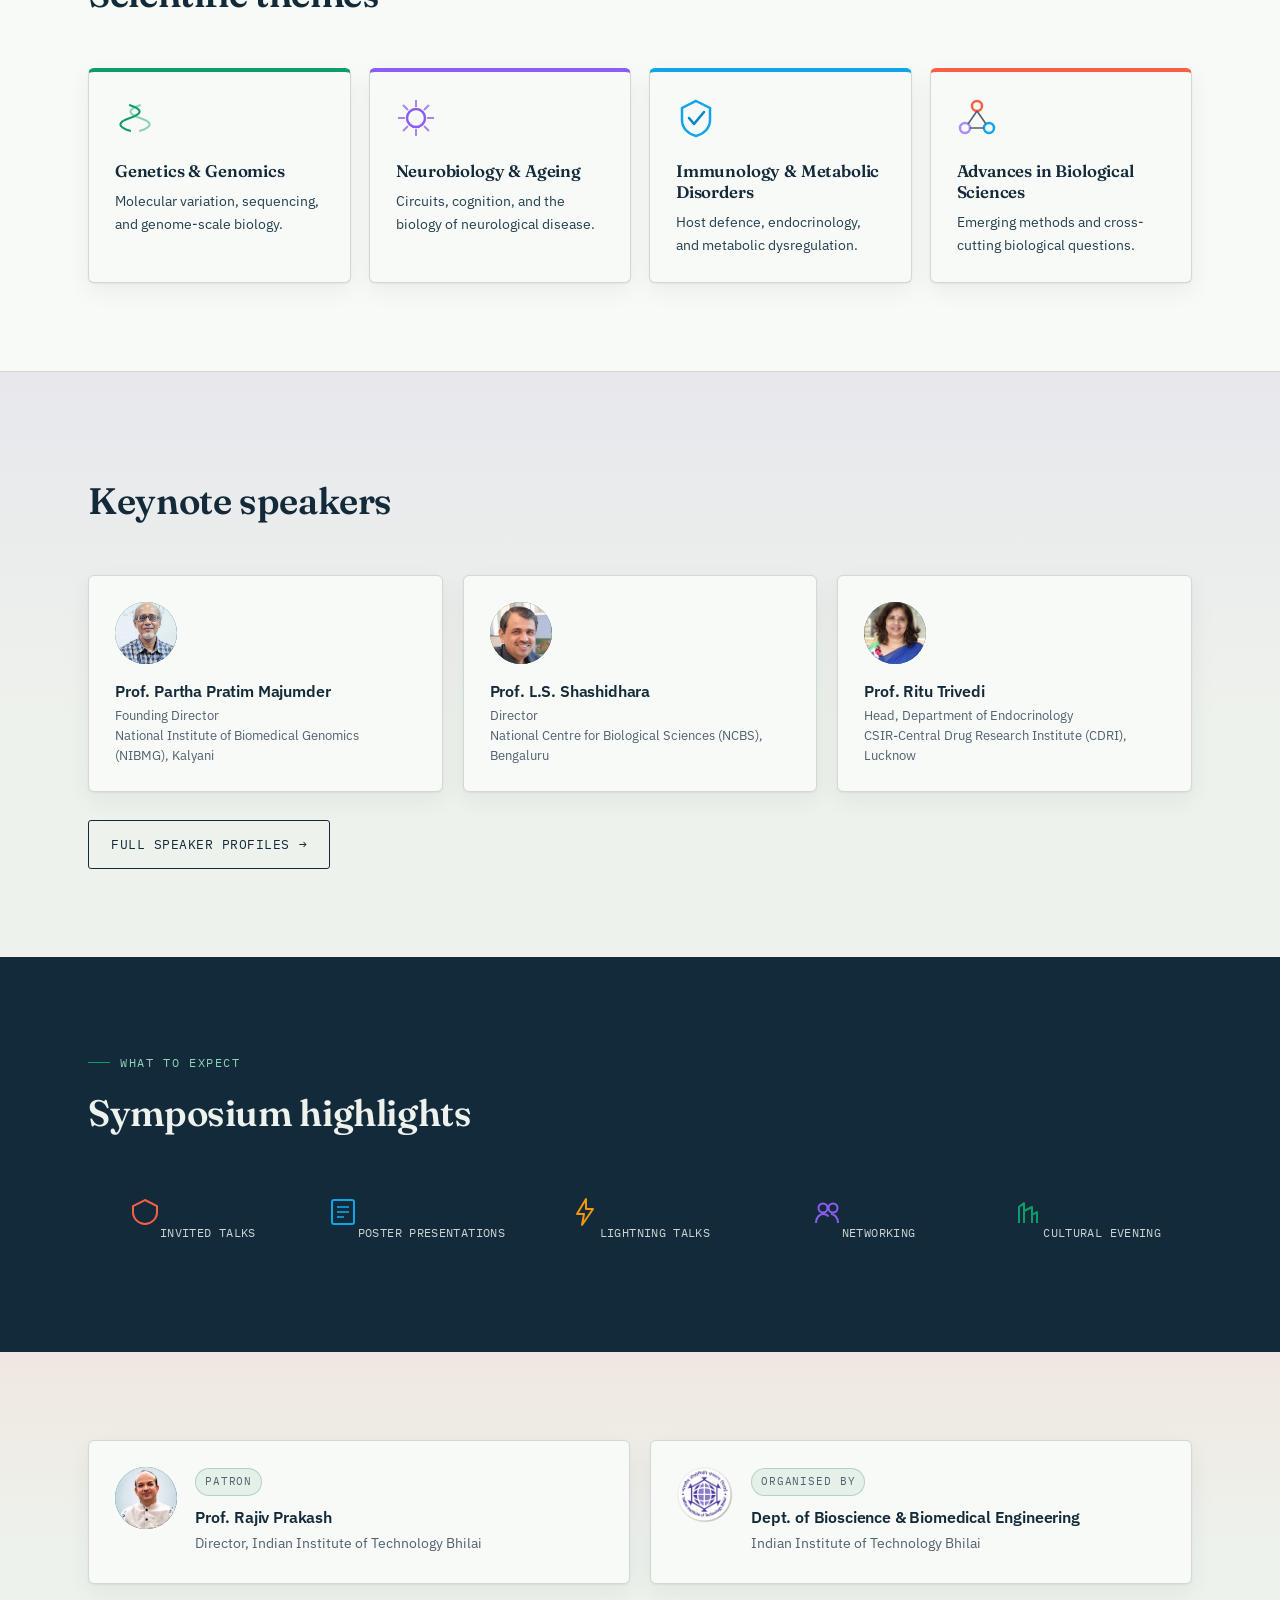
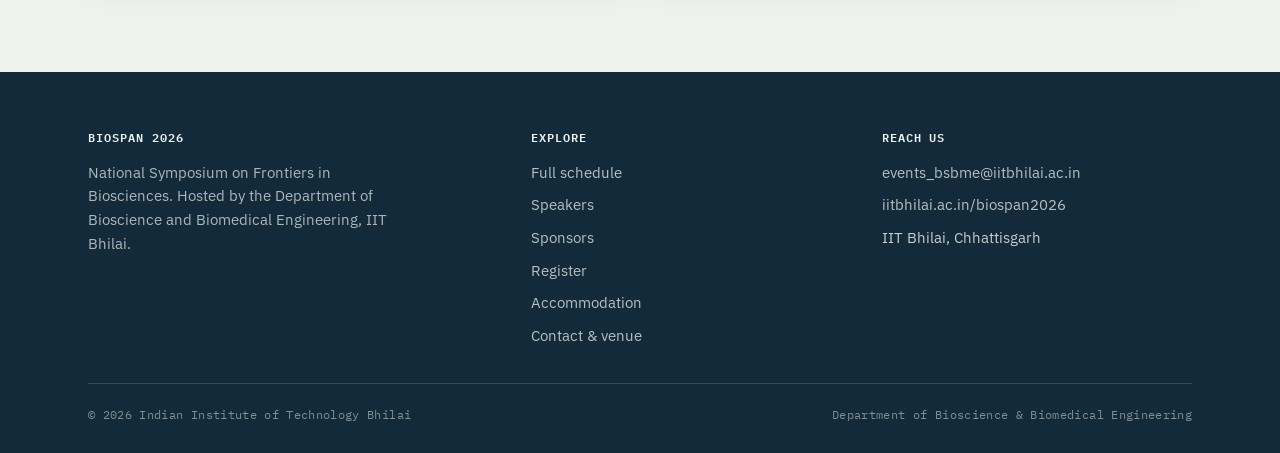
==== commit 9251d269: "Update index.html" ====
--- a/index.html
+++ b/index.html
@@ -171,7 +171,7 @@
   <div class="hero-photo-layer" aria-hidden="true"></div>
   <div class="wrap hero-grid">
     <div>
-      <h1 class="hero-title"><span class="hero-main">BIOSPAN-</span><span class="hero-year">2026</span></h1>
+      <h1 class="hero-title"><span class="hero-main">BIOSPAN</span><span class="hero-year">2026</span></h1>
       <p class="hero-subtitle">National symposium spanning biological sciences.</p>
       <p class="lede">Three days of keynote lectures, oral presentations, posters, and lightning talks spanning genetics, neurobiology, immunology, and the wider landscape of biological sciences - brought together at IIT Bhilai.</p>
 
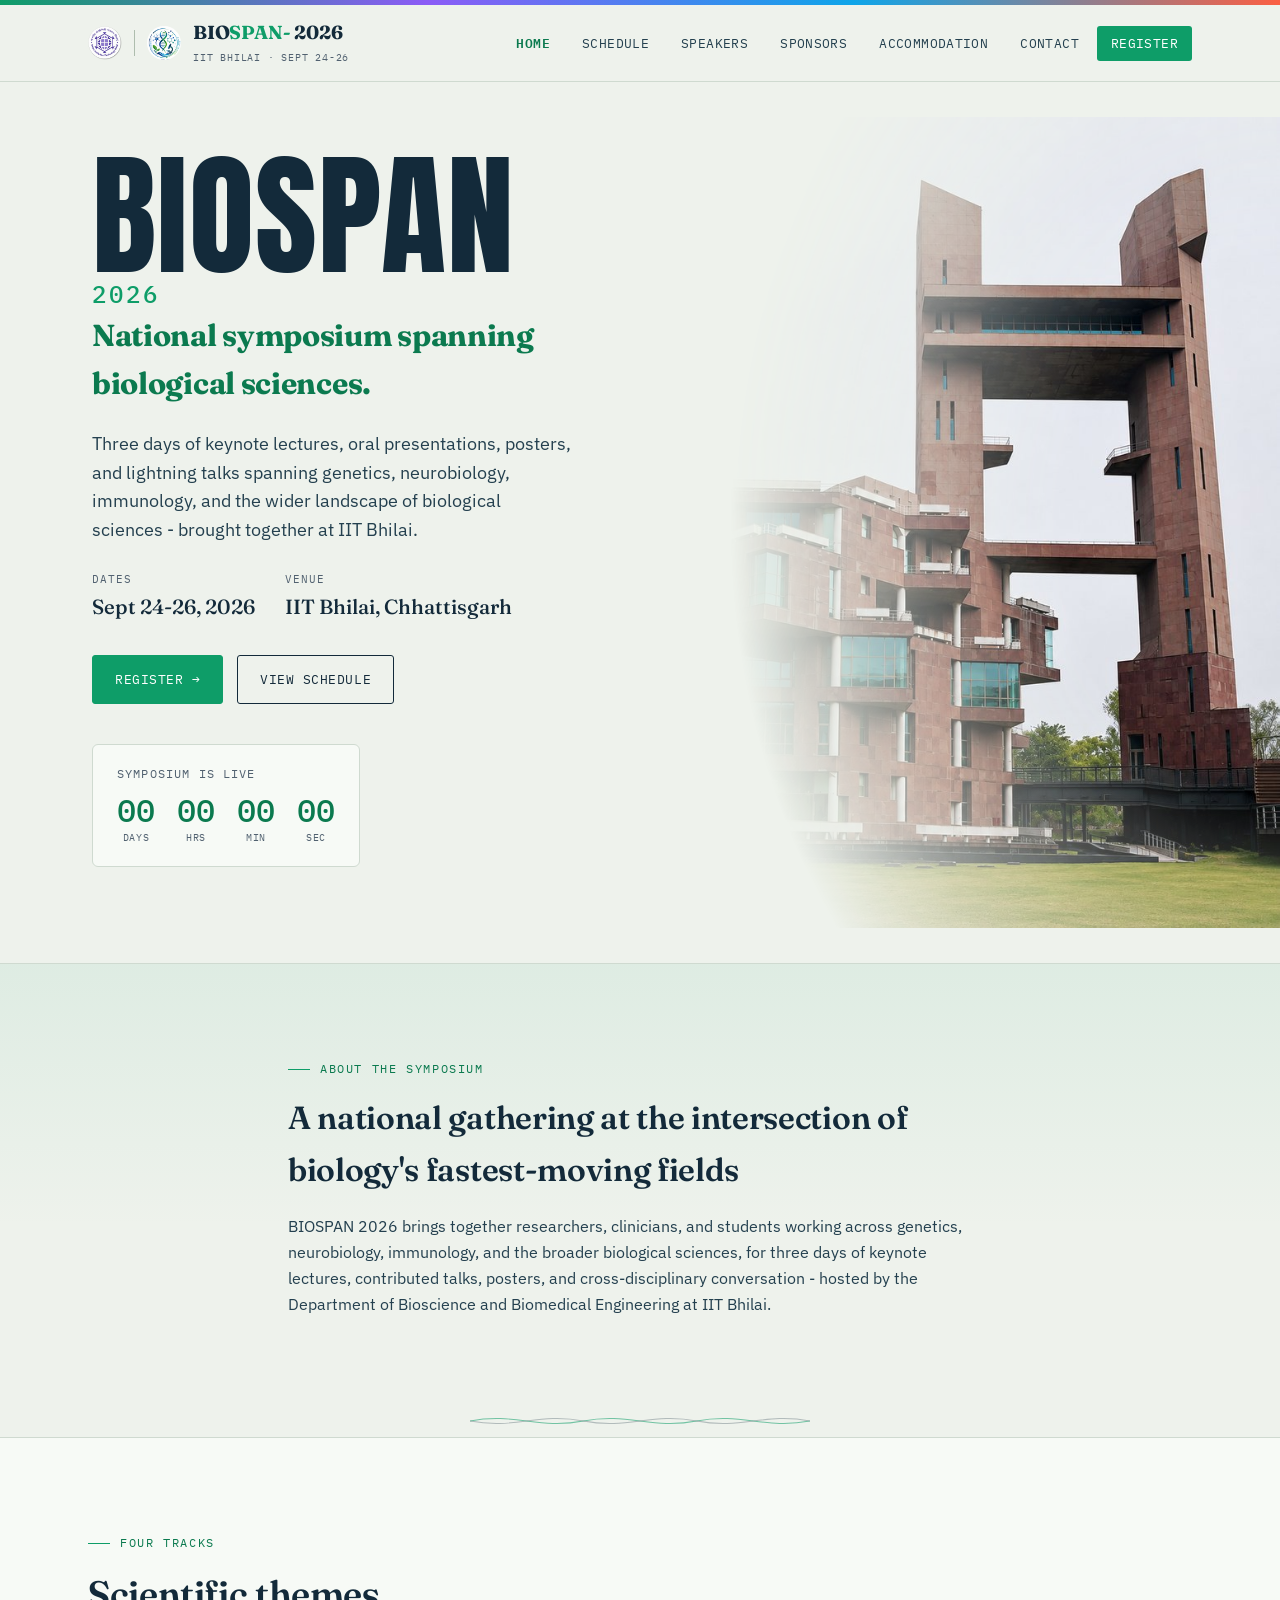
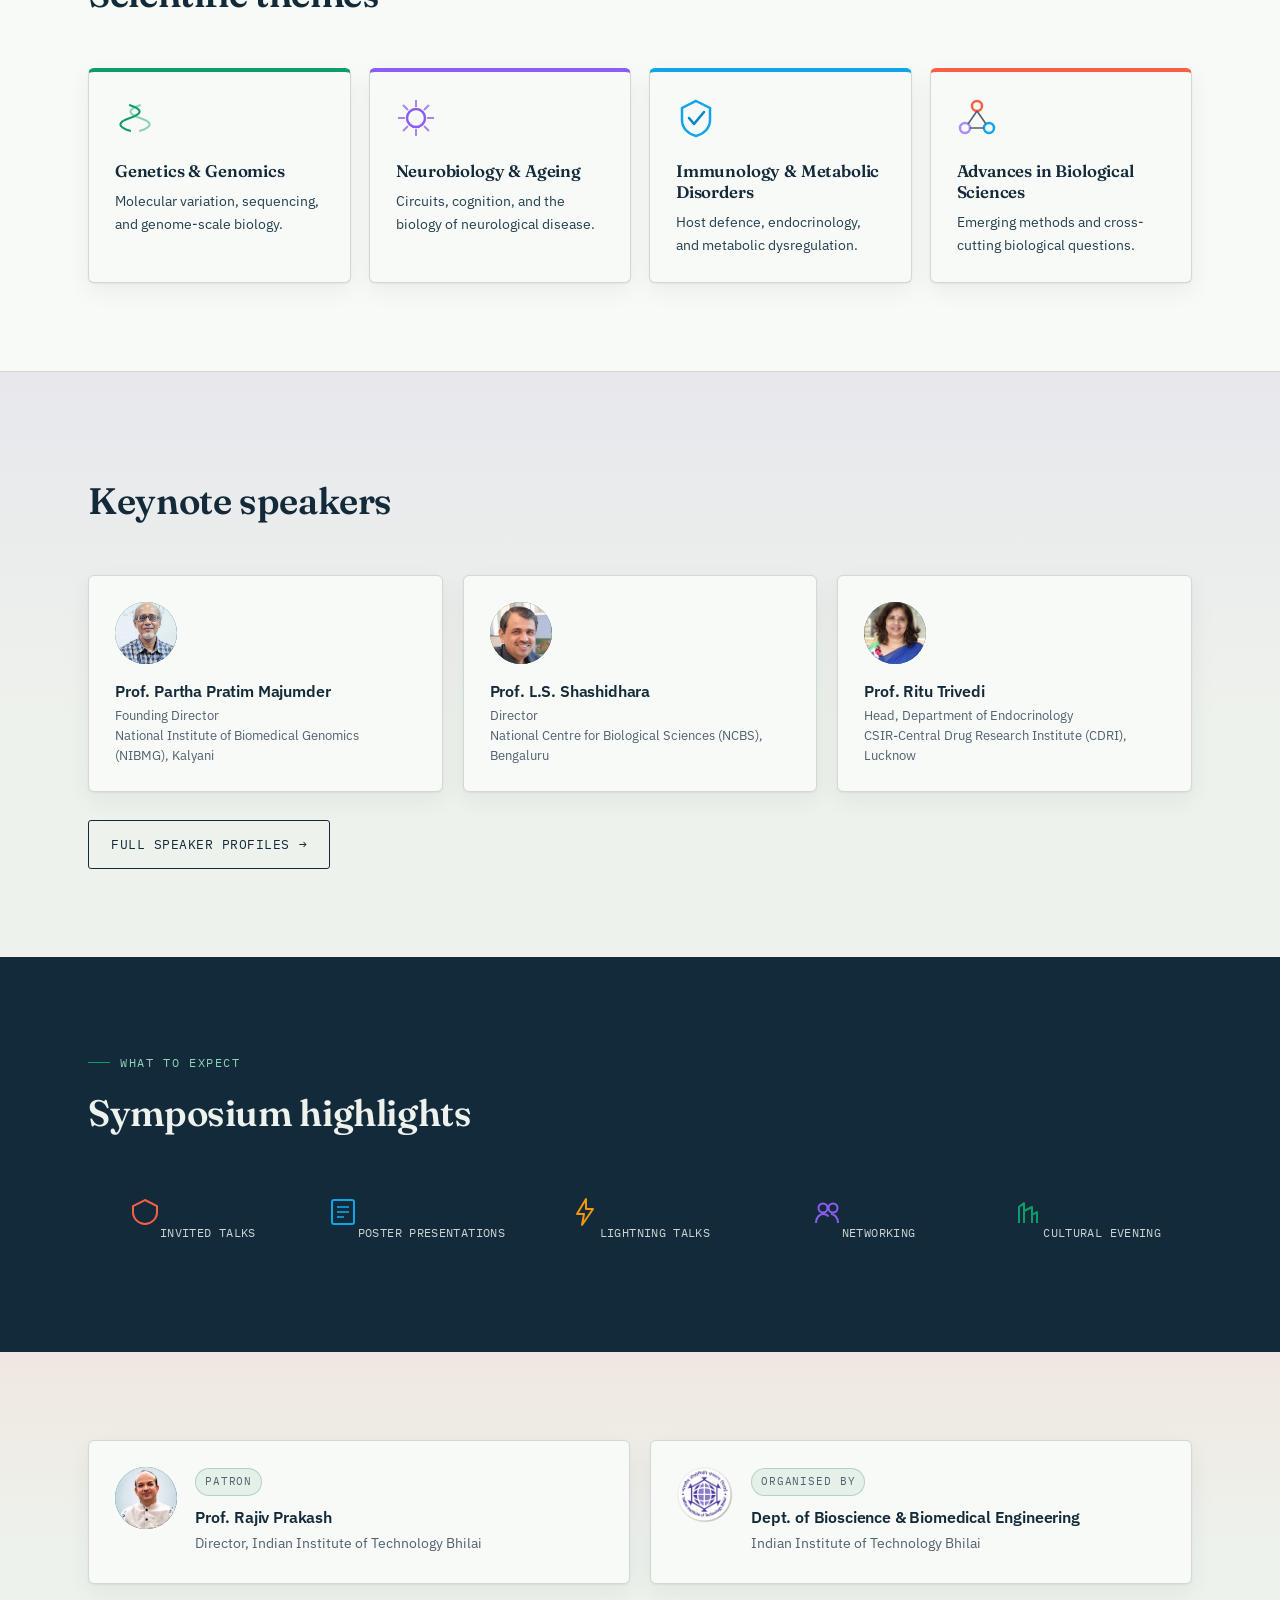
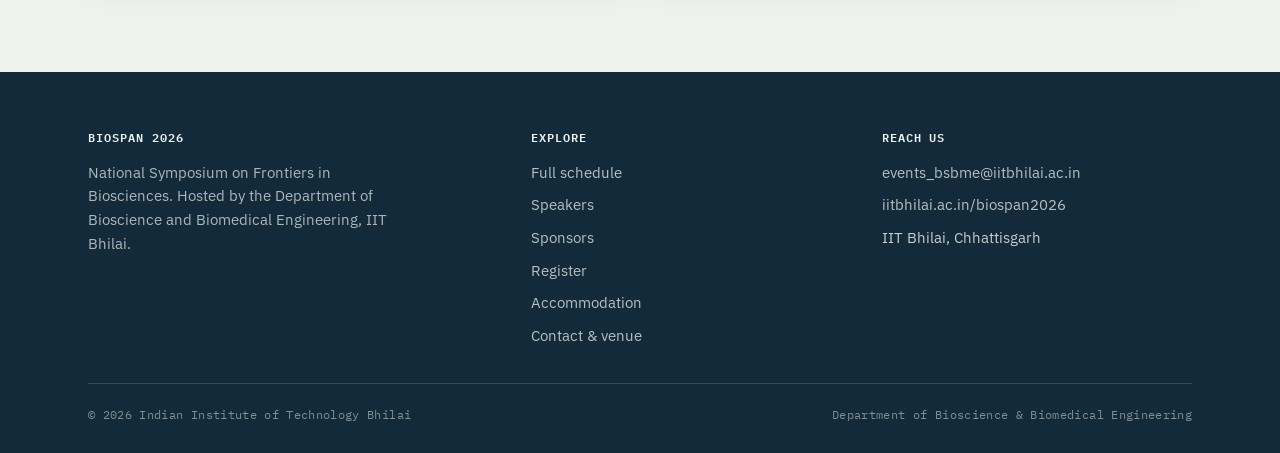
==== commit 6013cab1: "Update index.html" ====
--- a/index.html
+++ b/index.html
@@ -147,7 +147,7 @@
       <a href="index.html" class="brand">
         <img src="images/biospan-logo-icon.png" alt="BIOSPAN 2026 logo" class="brand-mark">
         <span>
-          <span class="brand-word">BIO<span>SPAN</span> 2026</span>
+          <span class="brand-word">BIO<span>SPAN-</span> 2026</span>
           <span class="brand-sub">IIT Bhilai · Sept 24-26</span>
         </span>
       </a>
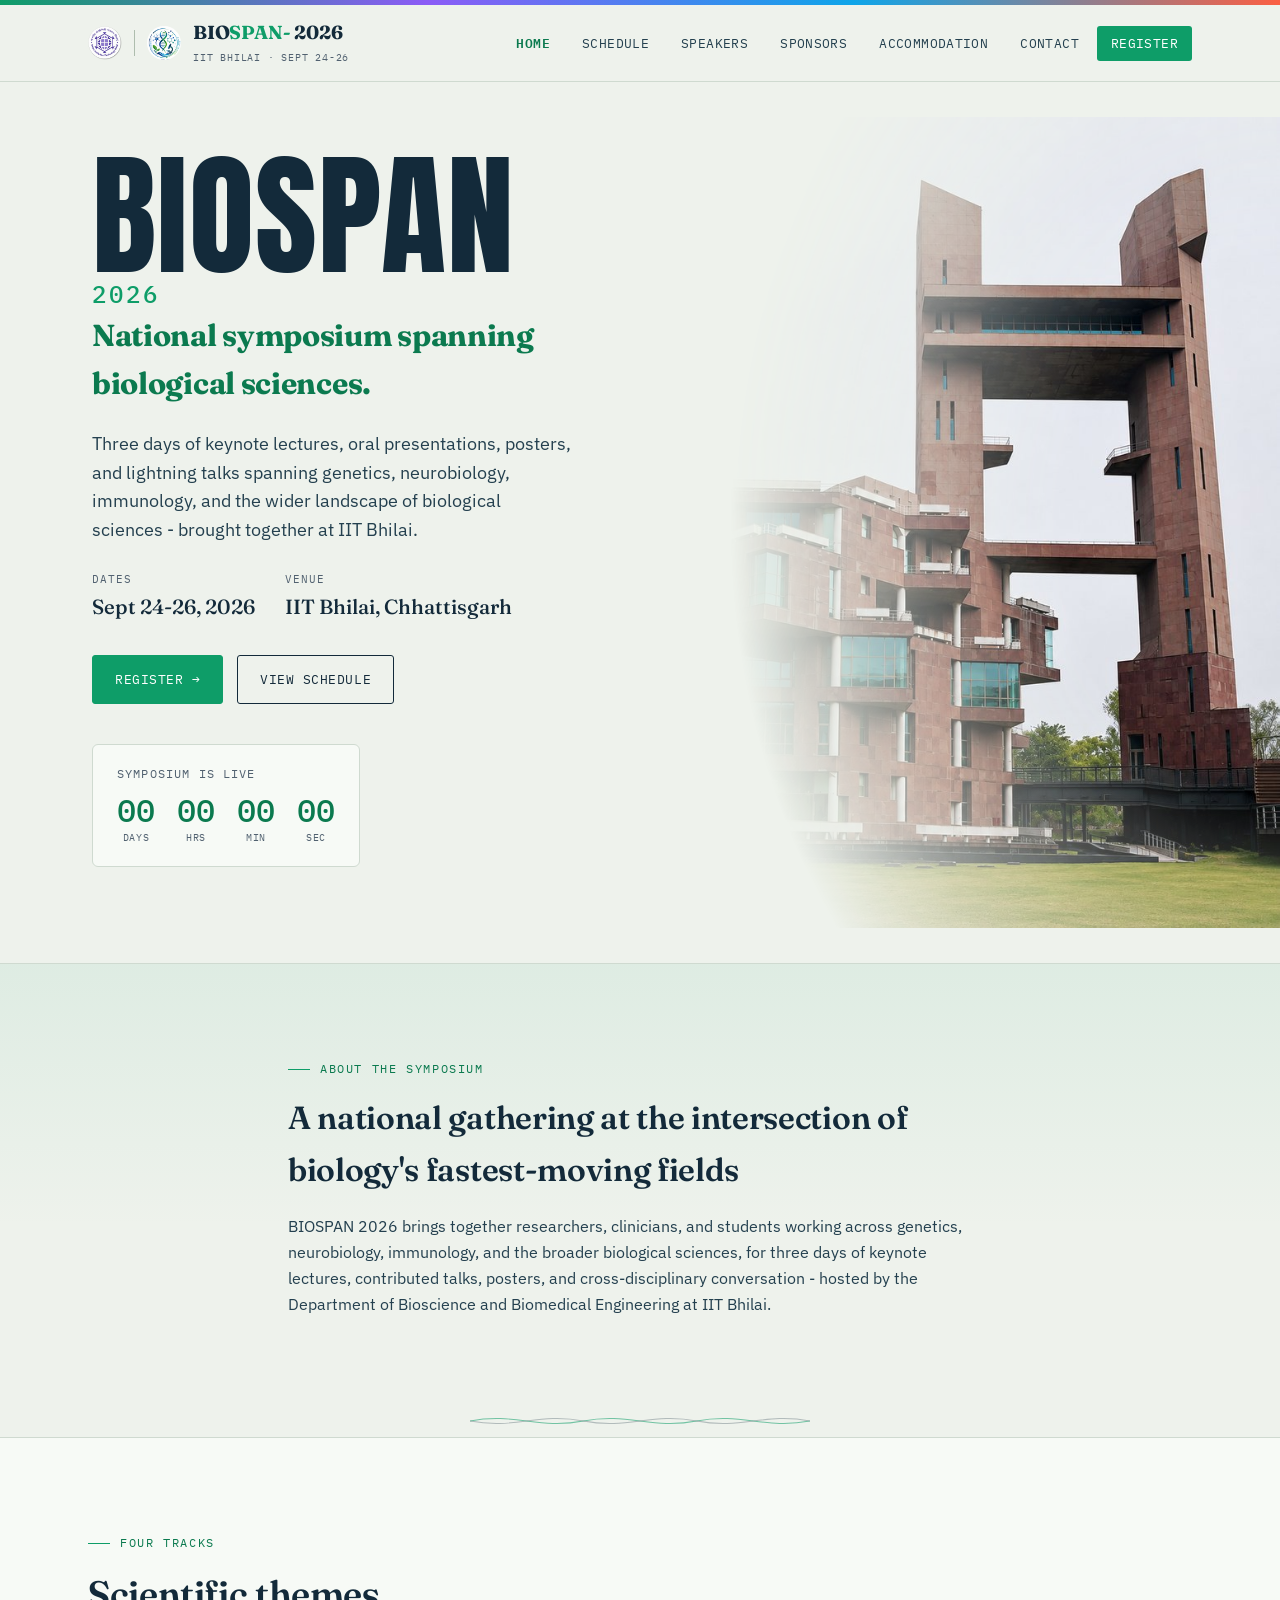
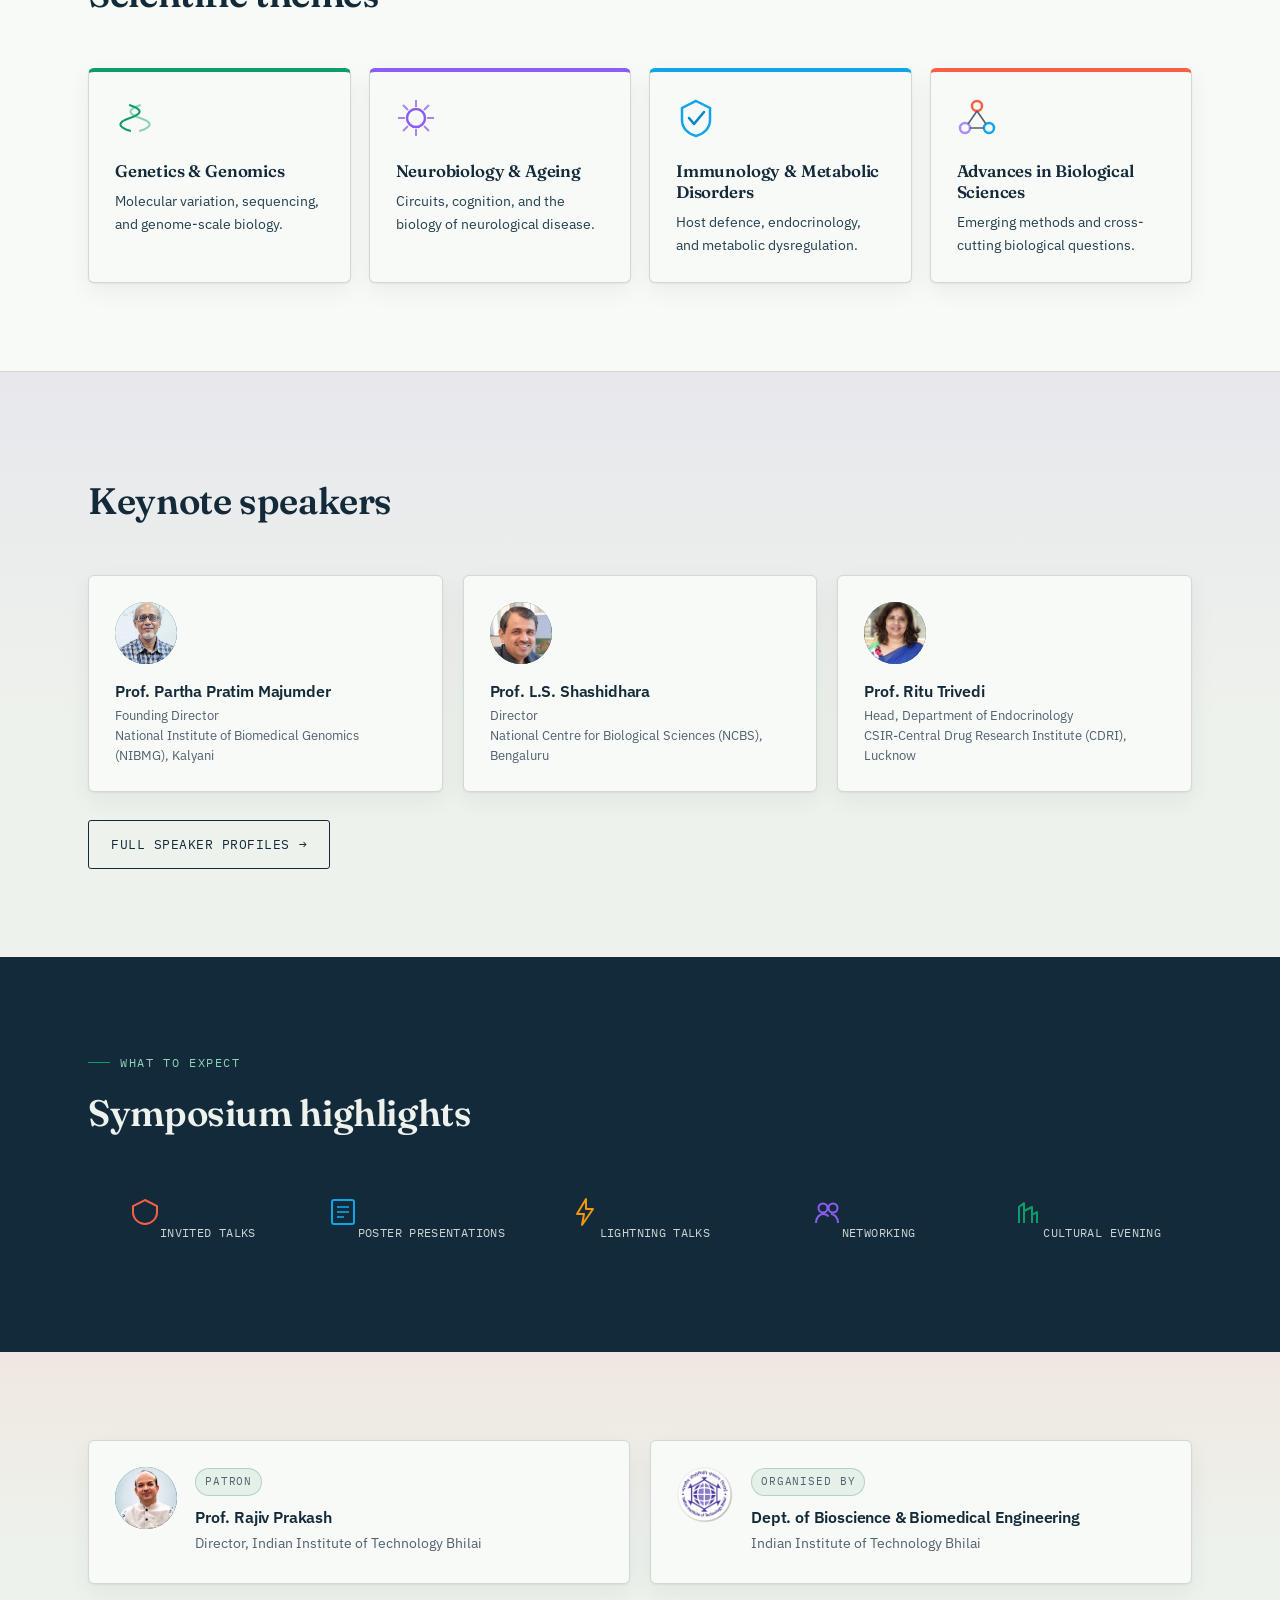
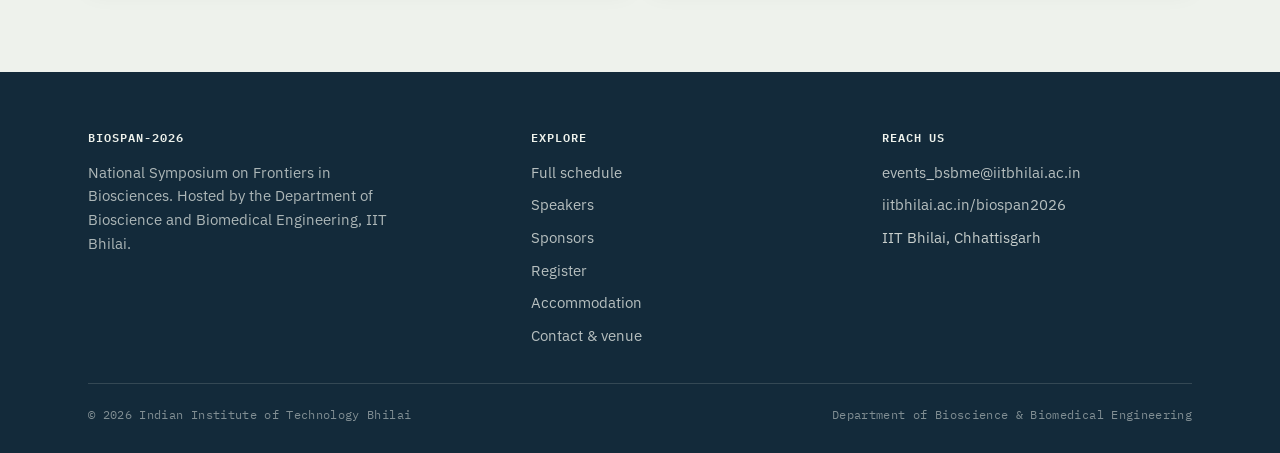
==== commit d5c02dac: "Update index.html" ====
--- a/index.html
+++ b/index.html
@@ -308,7 +308,7 @@
   <div class="wrap">
     <div class="footer-grid">
       <div>
-        <h4>Biospan 2026</h4>
+        <h4>Biospan-2026</h4>
         <p style="color: rgba(238,242,236,0.7); font-size: 0.92rem; max-width: 320px;">National Symposium on Frontiers in Biosciences. Hosted by the Department of Bioscience and Biomedical Engineering, IIT Bhilai.</p>
       </div>
       <div>
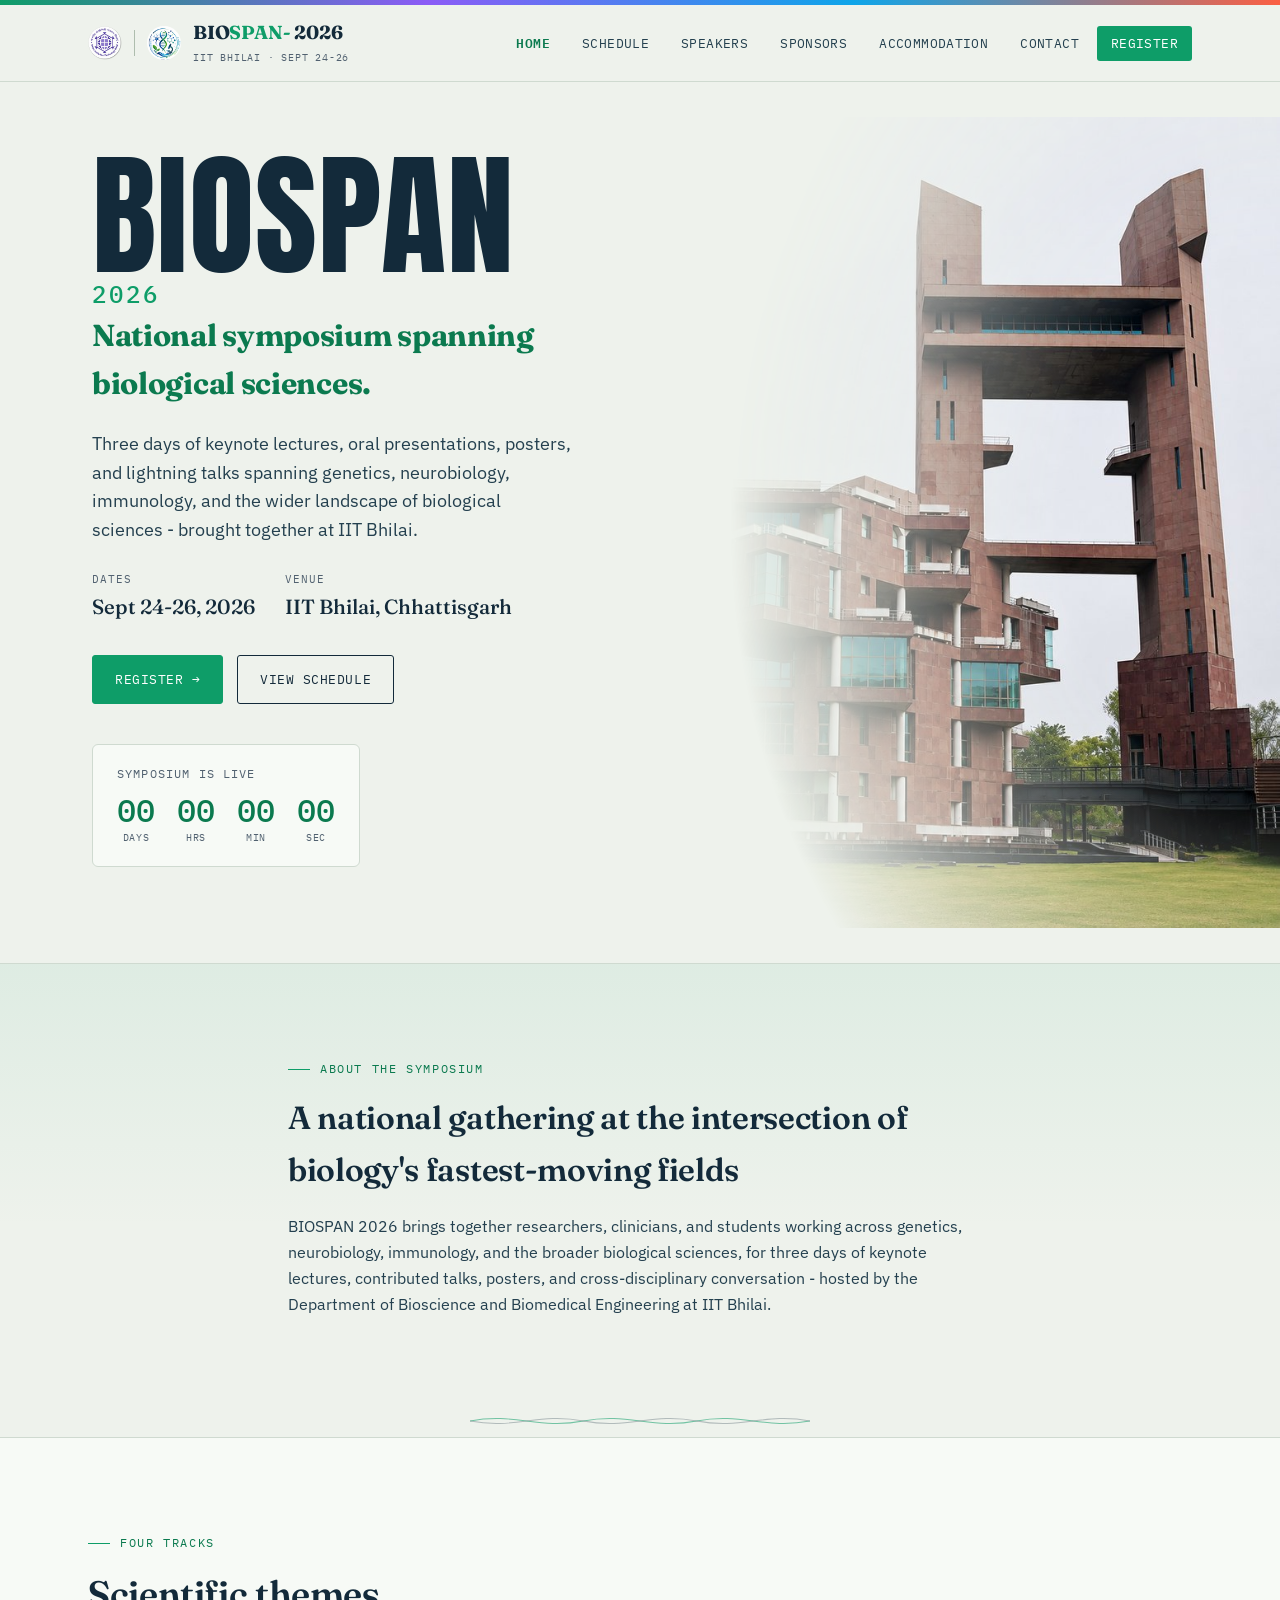
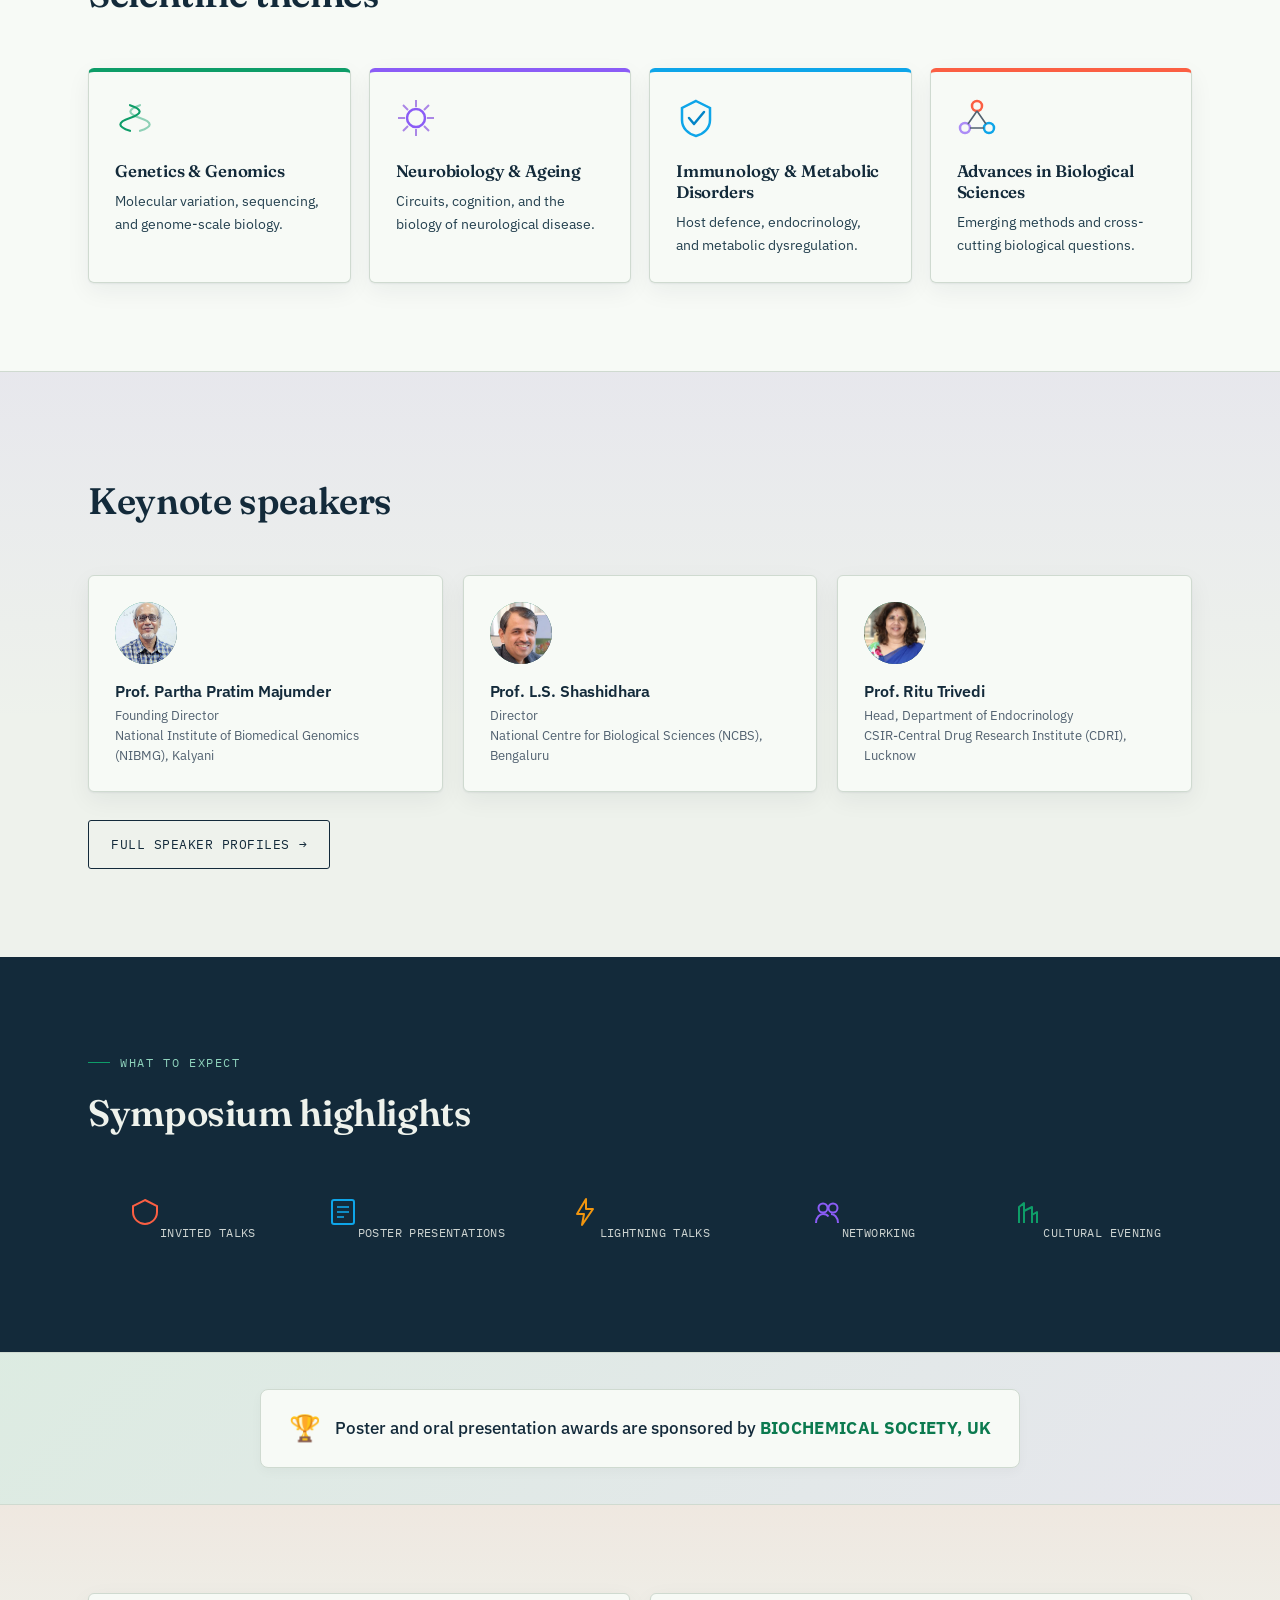
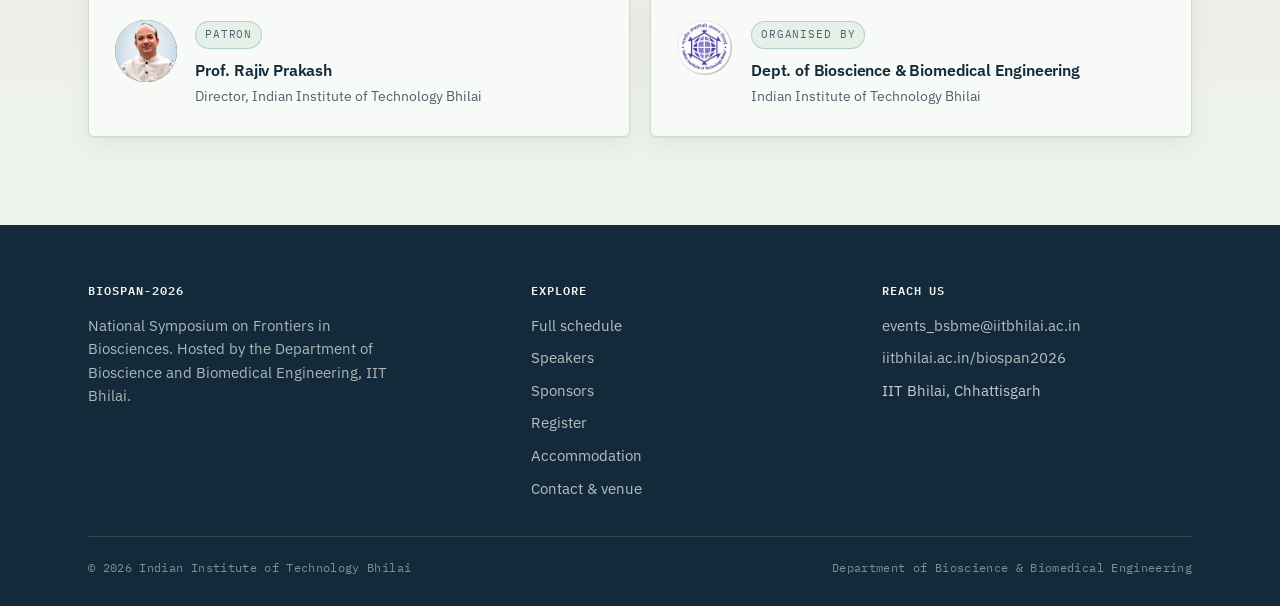
==== commit d9bc02ba: "Update index.html" ====
--- a/index.html
+++ b/index.html
@@ -283,6 +283,20 @@
   </div>
 </section>
 
+<!-- ==================== SPONSORSHIP AWARD ANNOUNCEMENT ==================== -->
+<section class="section" style="padding: 36px 0; background: linear-gradient(135deg, rgba(14, 157, 104, 0.08), rgba(139, 92, 246, 0.08)); border-top: 1px solid var(--line); border-bottom: 1px solid var(--line);">
+  <div class="wrap" style="text-align: center;">
+    <div style="display: inline-flex; align-items: center; justify-content: center; gap: 14px; background: var(--paper-raised); padding: 18px 28px; border-radius: 8px; border: 1px solid var(--line); box-shadow: 0 4px 12px rgba(0,0,0,0.03); flex-wrap: wrap;">
+      <span style="font-size: 1.6rem;" aria-hidden="true">🏆</span>
+      <p style="margin: 0; font-size: 1.05rem; color: var(--ink); font-weight: 500; line-height: 1.4;">
+        Poster and oral presentation awards are sponsored by 
+        <strong style="color: var(--helix-dark); letter-spacing: 0.02em;">BIOCHEMICAL SOCIETY, UK</strong>
+      </p>
+    </div>
+  </div>
+</section>
+<!-- ======================================================================== -->
+
 <section class="section wash-coral">
   <div class="wrap org-grid">
     <div class="card org-card">
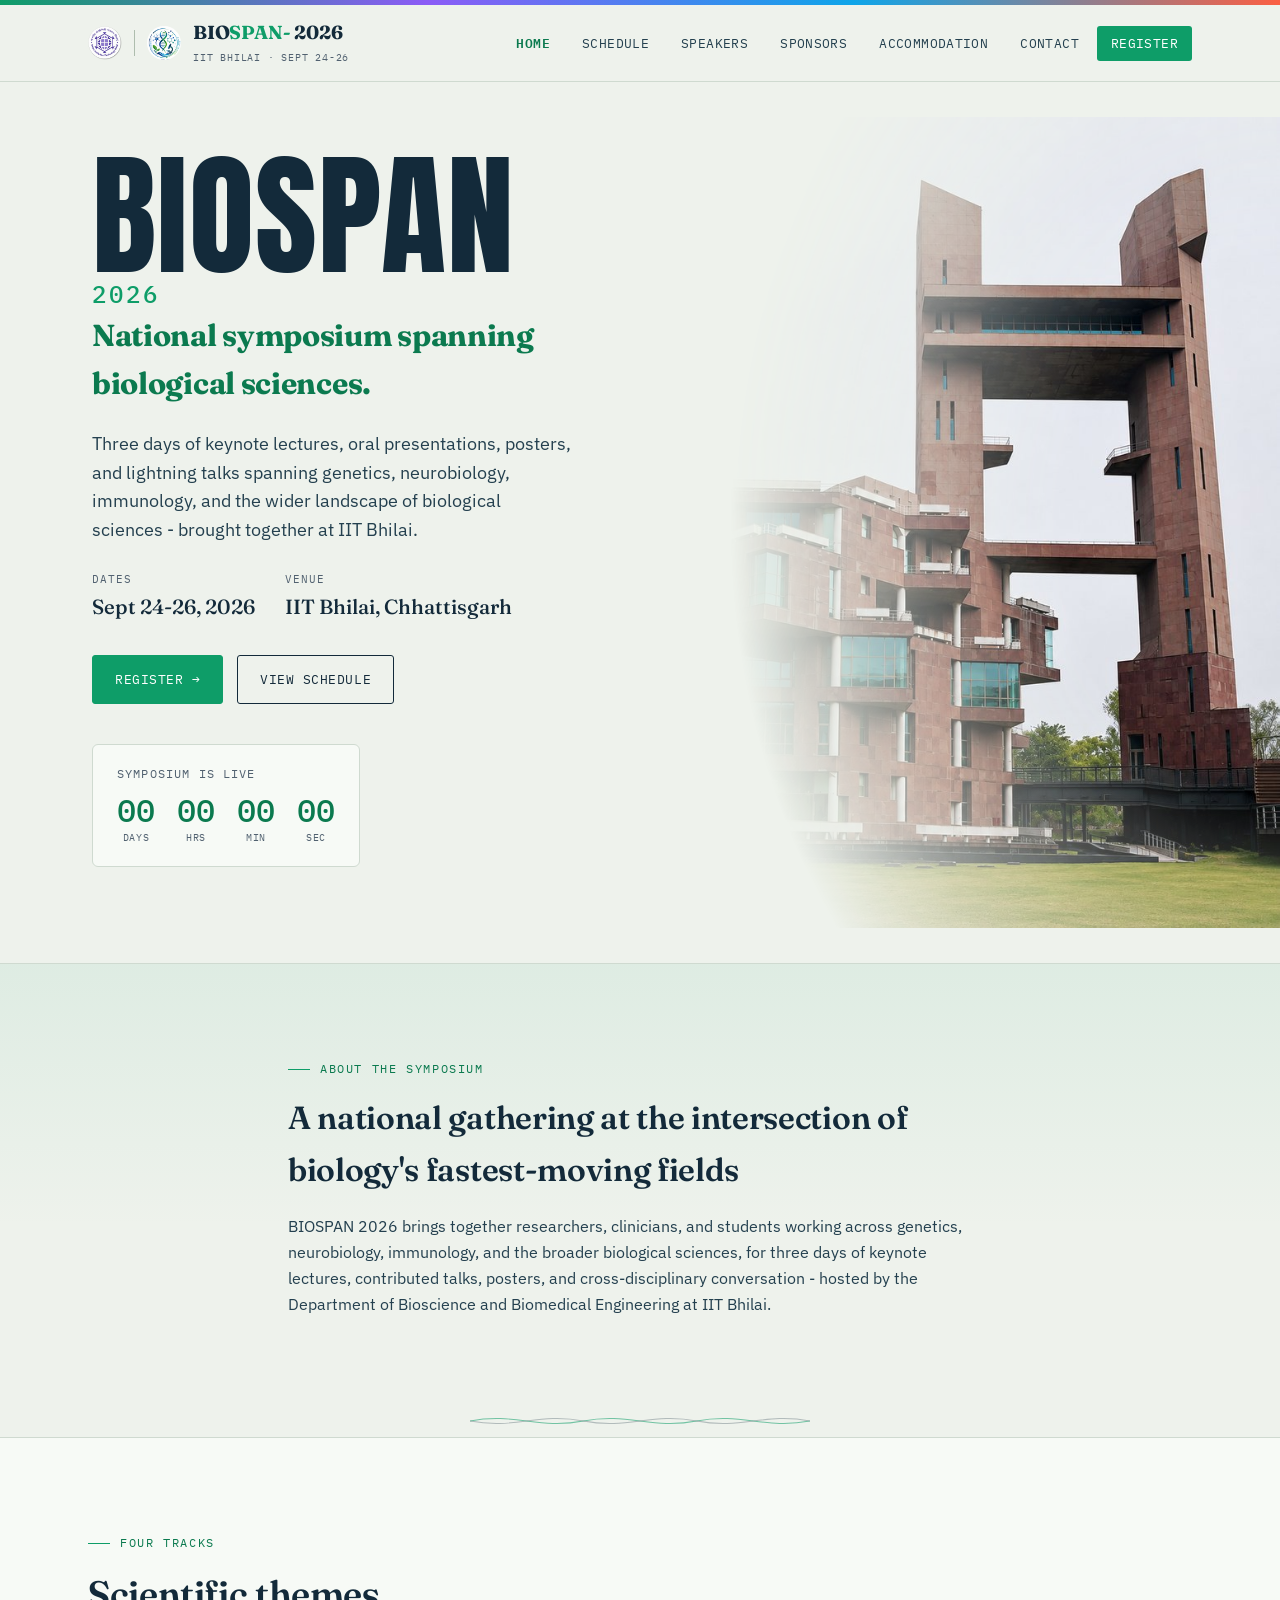
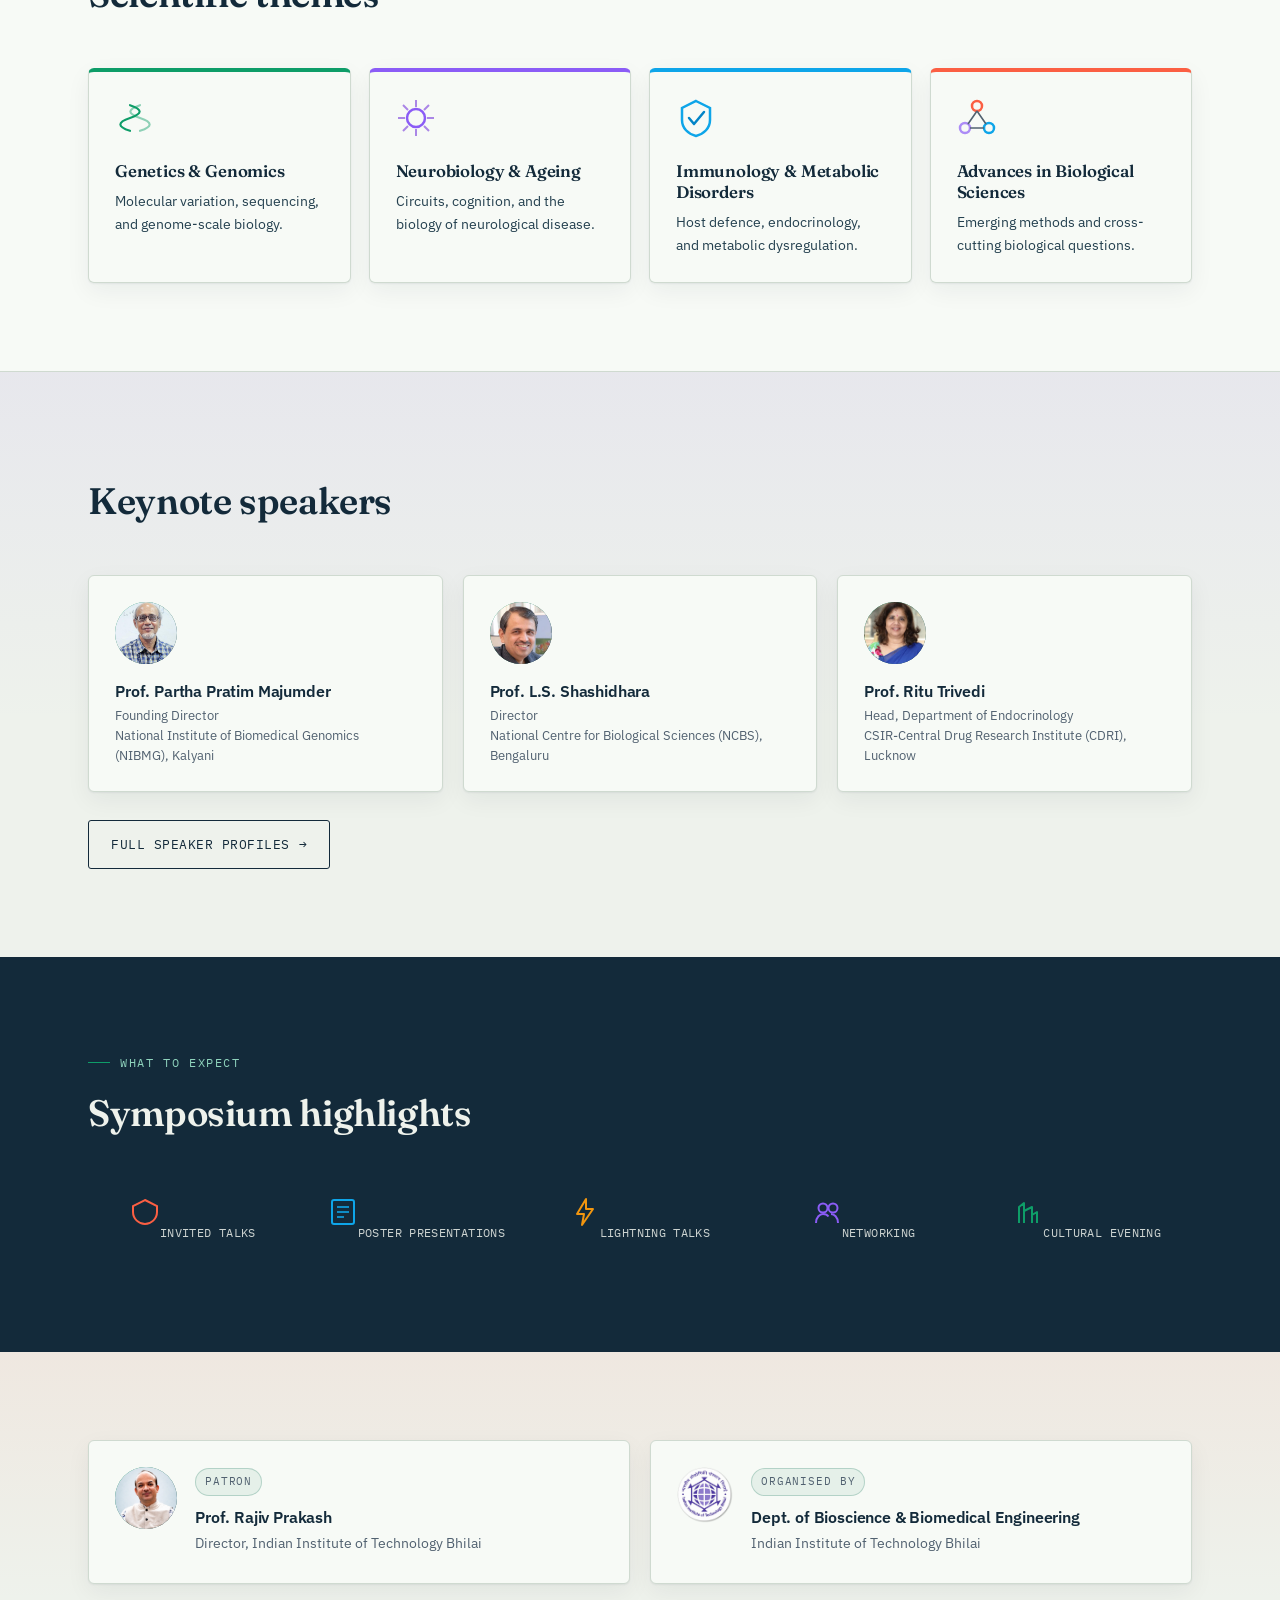
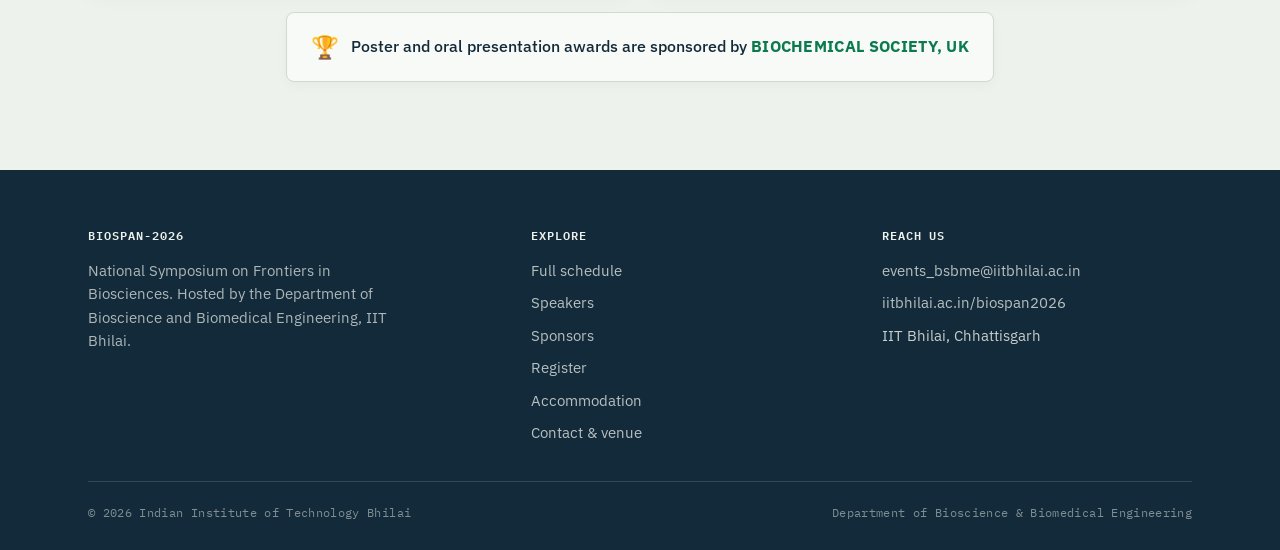
==== commit f0f1842c: "Update index.html" ====
--- a/index.html
+++ b/index.html
@@ -283,36 +283,35 @@
   </div>
 </section>
 
-<!-- ==================== SPONSORSHIP AWARD ANNOUNCEMENT ==================== -->
-<section class="section" style="padding: 36px 0; background: linear-gradient(135deg, rgba(14, 157, 104, 0.08), rgba(139, 92, 246, 0.08)); border-top: 1px solid var(--line); border-bottom: 1px solid var(--line);">
-  <div class="wrap" style="text-align: center;">
-    <div style="display: inline-flex; align-items: center; justify-content: center; gap: 14px; background: var(--paper-raised); padding: 18px 28px; border-radius: 8px; border: 1px solid var(--line); box-shadow: 0 4px 12px rgba(0,0,0,0.03); flex-wrap: wrap;">
-      <span style="font-size: 1.6rem;" aria-hidden="true">🏆</span>
-      <p style="margin: 0; font-size: 1.05rem; color: var(--ink); font-weight: 500; line-height: 1.4;">
-        Poster and oral presentation awards are sponsored by 
-        <strong style="color: var(--helix-dark); letter-spacing: 0.02em;">BIOCHEMICAL SOCIETY, UK</strong>
-      </p>
-    </div>
-  </div>
-</section>
-<!-- ======================================================================== -->
-
 <section class="section wash-coral">
-  <div class="wrap org-grid">
-    <div class="card org-card">
-      <div class="avatar-ring"><img src="images/director-rajiv-prakash.jpg" alt="Prof. Rajiv Prakash"></div>
-      <div>
-        <span class="tag" style="margin-bottom:8px;">Patron</span>
-        <h4>Prof. Rajiv Prakash</h4>
-        <div class="role">Director, Indian Institute of Technology Bhilai</div>
-      </div>
-    </div>
-    <div class="card org-card">
-      <img src="images/logo-iit-bhilai.png" alt="IIT Bhilai logo" width="56" height="56" style="flex-shrink:0;">
-      <div>
-        <span class="tag" style="margin-bottom:8px;">Organised by</span>
-        <h4>Dept. of Bioscience &amp; Biomedical Engineering</h4>
-        <div class="role">Indian Institute of Technology Bhilai</div>
+  <div class="wrap">
+    <div class="org-grid">
+      <div class="card org-card">
+        <div class="avatar-ring"><img src="images/director-rajiv-prakash.jpg" alt="Prof. Rajiv Prakash"></div>
+        <div>
+          <span class="tag" style="margin-bottom:8px;">Patron</span>
+          <h4>Prof. Rajiv Prakash</h4>
+          <div class="role">Director, Indian Institute of Technology Bhilai</div>
+        </div>
+      </div>
+      <div class="card org-card">
+        <img src="images/logo-iit-bhilai.png" alt="IIT Bhilai logo" width="56" height="56" style="flex-shrink:0;">
+        <div>
+          <span class="tag" style="margin-bottom:8px;">Organised by</span>
+          <h4>Dept. of Bioscience &amp; Biomedical Engineering</h4>
+          <div class="role">Indian Institute of Technology Bhilai</div>
+        </div>
+      </div>
+    </div>
+
+    <!-- Award Sponsorship Notice placed below the Patron & Organiser boxes -->
+    <div style="margin-top: 28px; text-align: center;">
+      <div style="display: inline-flex; align-items: center; justify-content: center; gap: 12px; background: var(--paper-raised); padding: 16px 24px; border-radius: 8px; border: 1px solid var(--line); box-shadow: 0 4px 12px rgba(0,0,0,0.03); flex-wrap: wrap;">
+        <span style="font-size: 1.4rem;" aria-hidden="true">🏆</span>
+        <p style="margin: 0; font-size: 0.98rem; color: var(--ink); font-weight: 500; line-height: 1.4;">
+          Poster and oral presentation awards are sponsored by 
+          <strong style="color: var(--helix-dark); letter-spacing: 0.02em;">BIOCHEMICAL SOCIETY, UK</strong>
+        </p>
       </div>
     </div>
   </div>
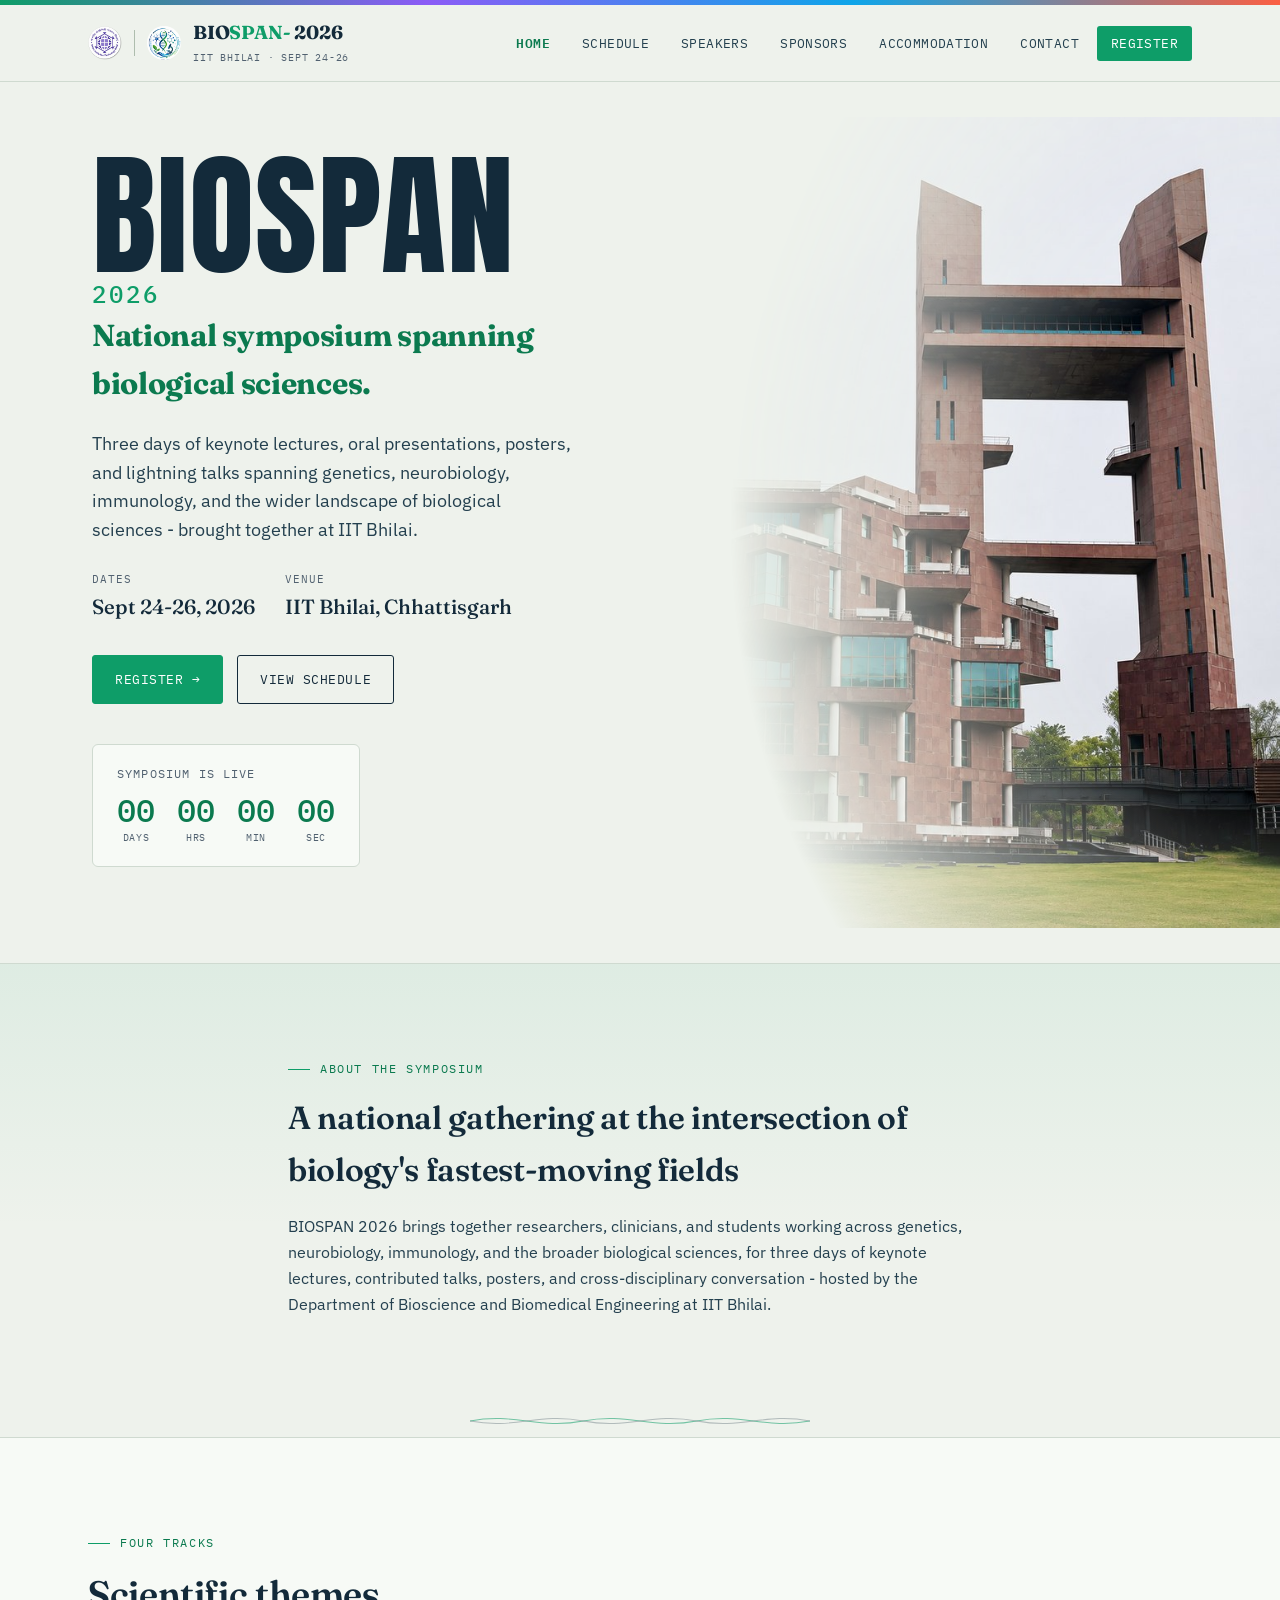
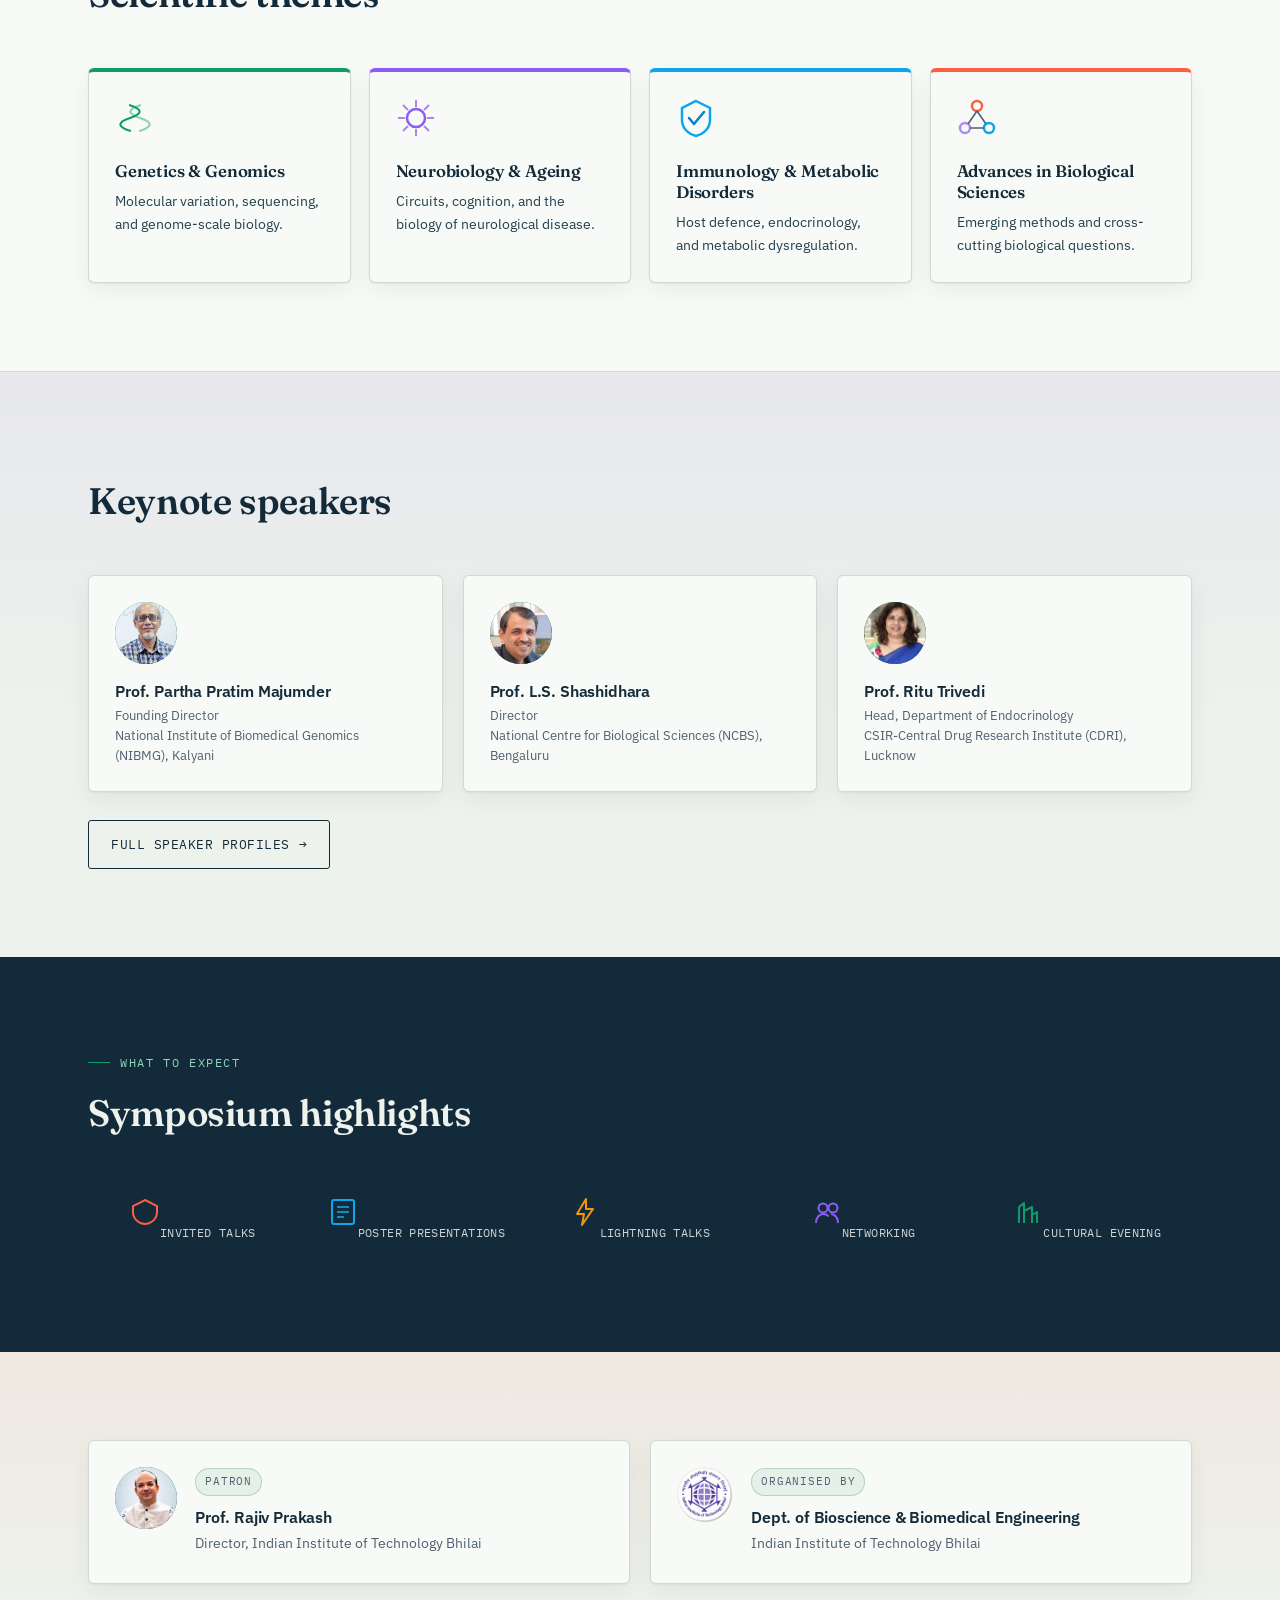
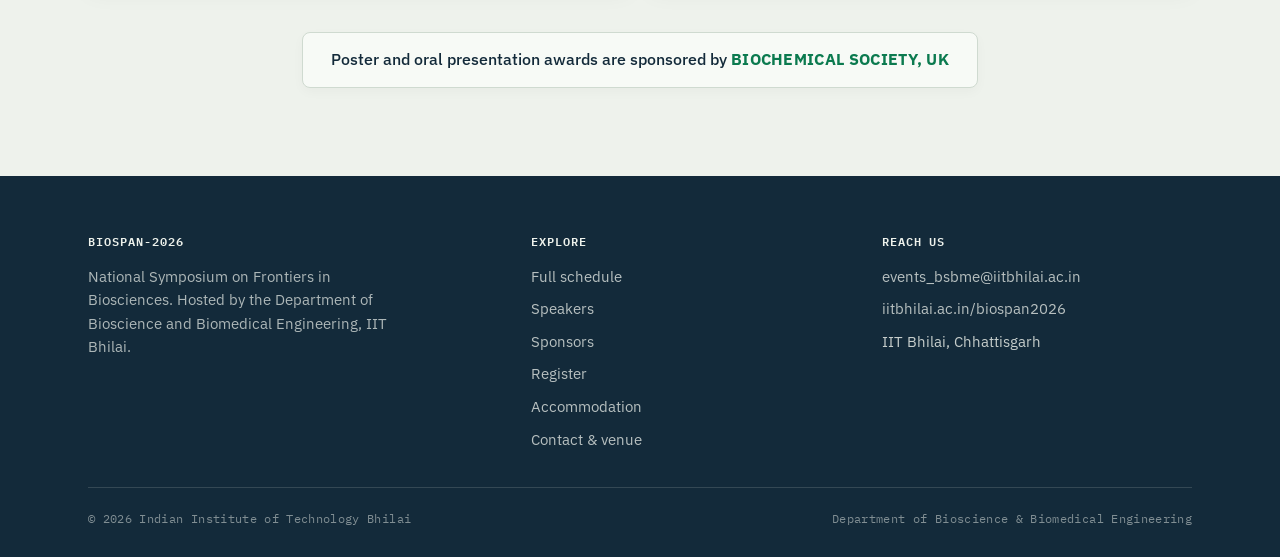
==== commit c2be1e0a: "Update index.html" ====
--- a/index.html
+++ b/index.html
@@ -304,10 +304,9 @@
       </div>
     </div>
 
-    <!-- Award Sponsorship Notice placed below the Patron & Organiser boxes -->
-    <div style="margin-top: 28px; text-align: center;">
-      <div style="display: inline-flex; align-items: center; justify-content: center; gap: 12px; background: var(--paper-raised); padding: 16px 24px; border-radius: 8px; border: 1px solid var(--line); box-shadow: 0 4px 12px rgba(0,0,0,0.03); flex-wrap: wrap;">
-        <span style="font-size: 1.4rem;" aria-hidden="true">🏆</span>
+    <!-- Award Sponsorship Notice without Trophy Icon and with increased top margin (48px) -->
+    <div style="margin-top: 48px; text-align: center;">
+      <div style="display: inline-flex; align-items: center; justify-content: center; background: var(--paper-raised); padding: 16px 28px; border-radius: 8px; border: 1px solid var(--line); box-shadow: 0 4px 12px rgba(0,0,0,0.03);">
         <p style="margin: 0; font-size: 0.98rem; color: var(--ink); font-weight: 500; line-height: 1.4;">
           Poster and oral presentation awards are sponsored by 
           <strong style="color: var(--helix-dark); letter-spacing: 0.02em;">BIOCHEMICAL SOCIETY, UK</strong>
